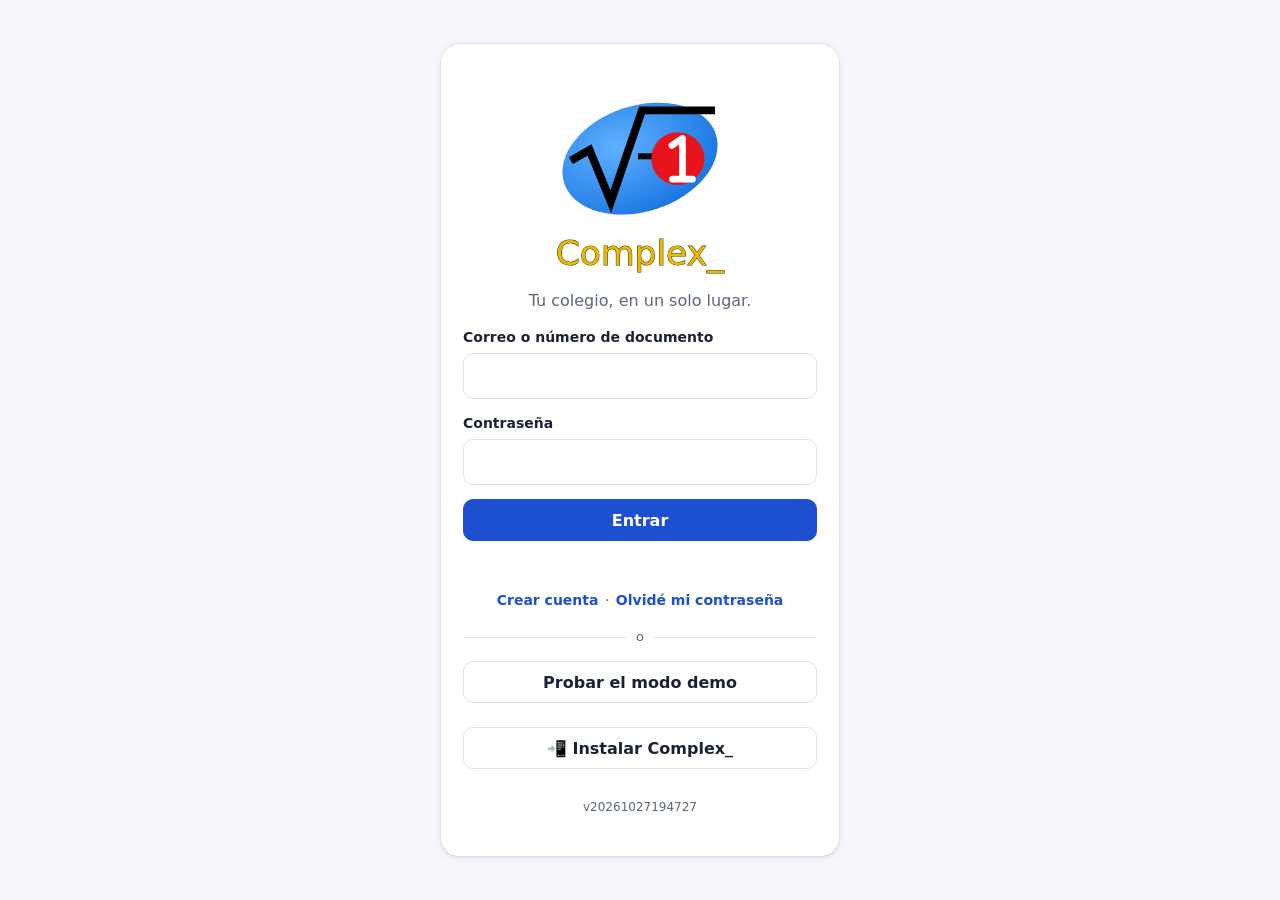
==== app/index.html @ d09ef996 "Complex_: app completa con la base complex_School (app v20261027194727)" ====
<!doctype html>
<html lang="es">
<head>
  <meta charset="utf-8">
  <!-- Política de seguridad (CSP): solo se ejecuta código de la propia app (y la librería de QR con su
       huella de integridad); los datos solo van a nuestro Supabase. Si alguien lograra meter HTML en un
       mensaje, el navegador no ejecutaría scripts. -->
  <meta http-equiv="Content-Security-Policy" content="default-src 'self'; script-src 'self' https://cdn.jsdelivr.net; style-src 'self' 'unsafe-inline'; img-src 'self' data: blob: https://auyfjqprhspncctnufzi.supabase.co; connect-src 'self' https://auyfjqprhspncctnufzi.supabase.co wss://auyfjqprhspncctnufzi.supabase.co; font-src 'self' data:; worker-src 'self' blob:; manifest-src 'self'; object-src 'none'; base-uri 'self'; form-action 'self'">
  <meta name="viewport" content="width=device-width, initial-scale=1, viewport-fit=cover">
  <title>Complex_</title>
  <meta name="description" content="Complex_: notas, asistencia, observador y circulares de tu colegio.">
  <meta name="theme-color" content="#1f4fd1">
  <link rel="manifest" href="manifest.webmanifest">
  <link rel="icon" href="img/icono.svg" type="image/svg+xml">
  <link rel="apple-touch-icon" href="img/icono-192.png">
  <link rel="stylesheet" href="estilos.css">
  <link rel="stylesheet" href="estilos-rea.css">
</head>
<body>
  <div id="app">
    <div class="cargando pantalla" aria-label="Cargando"><span></span></div>
  </div>
  <noscript>Complex_ necesita JavaScript.</noscript>
  <!-- La librería de Supabase se baja en paralelo con la app (antes empezaba solo cuando la app ya había cargado) -->
  <link rel="preload" href="vendor/supabase-2.117.3.js" as="script">
  <!-- El núcleo de la app se pide todo a la vez (sin esperar a que app.js diga qué necesita) -->
  <link rel="modulepreload" href="js/db.js">
  <link rel="modulepreload" href="js/estado.js">
  <link rel="modulepreload" href="js/ui.js">
  <link rel="modulepreload" href="js/config.js">
  <link rel="modulepreload" href="js/i18n.js">
  <link rel="modulepreload" href="js/pantallas/comun.js">
  <script type="module" src="js/app.js"></script>
</body>
</html>
---- app/estilos.css ----
/* Complex_ — estilos. Siempre con variables de color (modo claro/oscuro). */
:root {
  --fondo: #f5f7fb;
  --superficie: #ffffff;
  --superficie-2: #eef2f9;
  --borde: #dde3ee;
  --texto: #1b2333;
  --texto-2: #5b667a;
  --primario: #1f4fd1;
  --primario-texto: #ffffff;
  --primario-suave: #e6edff;
  --peligro: #c62828;
  --ok: #1e8e3e;
  --alerta: #b26a00;
  --bajo: #c62828;
  --basico: #b26a00;
  --alto: #1f4fd1;
  --superior: #1e8e3e;
  --sombra: 0 1px 2px rgba(20, 30, 60, .06), 0 2px 10px rgba(20, 30, 60, .06);
  --radio: 14px;
  --menu-alto: 64px;
  color-scheme: light;
}
@media (prefers-color-scheme: dark) {
  :root:not([data-theme="light"]) {
    --fondo: #0f1420; --superficie: #171e2c; --superficie-2: #1f2838; --borde: #2c3648;
    --texto: #e7ecf5; --texto-2: #9aa6bb; --primario: #6d95ff; --primario-texto: #0b1020; --primario-suave: #1d2a4d;
    --peligro: #ff6b6b; --ok: #4cc46f; --alerta: #ffb547; --bajo: #ff6b6b; --basico: #ffb547; --alto: #7ea4ff; --superior: #4cc46f;
    --sombra: 0 1px 2px rgba(0, 0, 0, .3); color-scheme: dark;
  }
}
:root[data-theme="dark"] {
  --fondo: #0f1420; --superficie: #171e2c; --superficie-2: #1f2838; --borde: #2c3648;
  --texto: #e7ecf5; --texto-2: #9aa6bb; --primario: #6d95ff; --primario-texto: #0b1020; --primario-suave: #1d2a4d;
  --peligro: #ff6b6b; --ok: #4cc46f; --alerta: #ffb547; --bajo: #ff6b6b; --basico: #ffb547; --alto: #7ea4ff; --superior: #4cc46f;
  --sombra: 0 1px 2px rgba(0, 0, 0, .3); color-scheme: dark;
}

* { box-sizing: border-box; }
html, body { margin: 0; height: 100%; }
body {
  background: var(--fondo); color: var(--texto);
  font: 16px/1.45 system-ui, -apple-system, "Segoe UI", Roboto, "Helvetica Neue", Arial, sans-serif;
  -webkit-text-size-adjust: 100%; -webkit-tap-highlight-color: transparent;
}
a { color: var(--primario); text-decoration: none; }
h1, h2, h3 { margin: 0; line-height: 1.2; }
button, input, select, textarea { font: inherit; color: inherit; }
[hidden] { display: none !important; }
small { color: var(--texto-2); font-size: .82em; }

/* ---------- Armazón ---------- */
#app { min-height: 100%; }
.barra {
  position: sticky; top: 0; z-index: 20; display: flex; align-items: center; gap: 8px;
  padding: calc(8px + env(safe-area-inset-top)) 16px 8px; background: var(--superficie); border-bottom: 1px solid var(--borde);
}
.barra-colegio { display: flex; align-items: center; gap: 10px; min-width: 0; flex: 1; background: none; border: 0; padding: 4px 0; cursor: pointer; text-align: left; }
.nombre-colegio { font-weight: 700; white-space: nowrap; overflow: hidden; text-overflow: ellipsis; }
.logo-mini, .logo { display: inline-grid; place-items: center; background: var(--primario); color: var(--primario-texto); font-weight: 800; border-radius: 10px; letter-spacing: -.5px; }
.logo-mini { width: 32px; height: 32px; font-size: 14px; flex: none; }
.logo { width: 56px; height: 56px; font-size: 24px; border-radius: 16px; }
.etiqueta-demo { font-size: 11px; font-weight: 700; background: var(--alerta); color: #fff; padding: 2px 6px; border-radius: 6px; }
.chip-rol { border: 1px solid var(--borde); background: var(--superficie-2); border-radius: 999px; padding: 6px 12px; font-size: 14px; cursor: pointer; white-space: nowrap; }
.chip-rol:disabled { cursor: default; }

/* Menú: panel que se despliega desde la IZQUIERDA en celular; fijo a la izquierda en PC */
.btn-menu { font-size: 22px; margin-left: -8px; }
.menu {
  position: fixed; top: 0; bottom: 0; left: 0; z-index: 60; width: min(300px, 84vw);
  display: flex; flex-direction: column; gap: 2px; padding: calc(12px + env(safe-area-inset-top)) 12px calc(12px + env(safe-area-inset-bottom));
  background: var(--superficie); border-right: 1px solid var(--borde); overflow-y: auto;
  transform: translateX(-102%); transition: transform .22s ease; box-shadow: 4px 0 24px rgba(10, 15, 30, .18);
}
.menu-abierto .menu { transform: none; }
.menu-fondo { position: fixed; inset: 0; z-index: 55; background: rgba(10, 15, 30, .45); opacity: 0; pointer-events: none; transition: opacity .22s; }
.menu-abierto .menu-fondo { opacity: 1; pointer-events: auto; }
.menu-cab { display: flex; align-items: center; gap: 12px; padding: 8px 8px 16px; margin-bottom: 8px; border-bottom: 1px solid var(--borde); }
.menu-cab > span:last-child { display: flex; flex-direction: column; min-width: 0; }
.menu-cab small { white-space: nowrap; overflow: hidden; text-overflow: ellipsis; }
.menu a, .menu-boton { display: flex; align-items: center; gap: 14px; padding: 12px; border-radius: 10px; color: var(--texto); font-size: 16px; font-weight: 500; background: none; border: 0; width: 100%; text-align: left; cursor: pointer; }
.menu a:hover, .menu-boton:hover { background: var(--superficie-2); }
.menu .ic { font-size: 20px; width: 26px; text-align: center; line-height: 1; }
.menu a.activo { background: var(--primario-suave); color: var(--primario); font-weight: 700; }
.menu-pie { margin-top: auto; padding-top: 12px; border-top: 1px solid var(--borde); }

#principal { padding: 16px 16px calc(40px + env(safe-area-inset-bottom)); max-width: 1100px; margin: 0 auto; outline: none; }

@media (min-width: 900px) {
  #app[data-armado] { display: grid; grid-template-columns: 250px 1fr; grid-template-rows: auto 1fr; }
  .barra { grid-column: 1 / -1; }
  .btn-menu, .menu-fondo { display: none; }
  .menu { position: sticky; top: 57px; height: calc(100vh - 57px); width: auto; transform: none; box-shadow: none; z-index: 10; padding-top: 16px; }
  .menu-cab { display: none; }
  #principal { padding: 24px 32px 48px; width: 100%; }
}

/* ---------- Bloques ---------- */
.titulo { font-size: 24px; margin: 4px 0 16px; }
.sub-titulo { color: var(--texto-2); margin: -8px 0 16px; }
.sub { font-size: 15px; margin: 18px 0 8px; color: var(--texto-2); display: flex; align-items: center; gap: 8px; flex-wrap: wrap; }
.cabecera { display: flex; align-items: center; gap: 8px; flex-wrap: wrap; margin-bottom: 8px; }
.cabecera .titulo { flex: 1; margin: 4px 0 8px; min-width: 0; }
.cabecera .acciones { display: flex; gap: 8px; flex-wrap: wrap; }
.tarjeta { display: block; background: var(--superficie); border: 1px solid var(--borde); border-radius: var(--radio); padding: 16px; margin-bottom: 16px; box-shadow: var(--sombra); color: inherit; }
.tarjeta h2 { font-size: 17px; margin-bottom: 12px; }
.tarjeta-cab { display: flex; align-items: center; justify-content: space-between; gap: 8px; flex-wrap: wrap; margin-bottom: 8px; }
.tarjeta-cab h2 { margin: 0; }
.contenido { margin-top: 12px; }

.cifras { display: grid; grid-template-columns: repeat(auto-fit, minmax(130px, 1fr)); gap: 12px; margin-bottom: 16px; }
.cifra { display: flex; flex-direction: column; background: var(--superficie); border: 1px solid var(--borde); border-radius: var(--radio); padding: 14px; color: inherit; box-shadow: var(--sombra); }
.cifra b { font-size: 26px; }
.cifra span { color: var(--texto-2); font-size: 14px; }
.cifras.pequenas { margin: 12px 0 0; grid-template-columns: repeat(3, 1fr); gap: 8px; }
.cifras.pequenas .cifra { box-shadow: none; background: var(--superficie-2); border: 0; padding: 10px; }
.cifras.pequenas .cifra b { font-size: 18px; }

.lista { display: flex; flex-direction: column; gap: 2px; }
.fila { display: flex; align-items: center; gap: 12px; padding: 10px 8px; border-radius: 10px; min-height: 52px; color: inherit; }
.fila > span:has(> b), .fila .crece { display: flex; flex-direction: column; min-width: 0; flex: 1; }
.fila b { font-weight: 600; overflow-wrap: break-word; }
.fila > span:not(:has(> b)):not(.avatar):not(.num):not(.chip):not(.chips):not(.paso):not(.insignia):not(.punto):not(.botones-fila):not(.crece) { flex: none; font-size: 20px; width: 28px; text-align: center; }
.fila-boton { width: 100%; background: none; border: 0; text-align: left; cursor: pointer; }
.fila-boton:hover, .fila-boton:focus-visible { background: var(--superficie-2); }
.fila.inactivo { opacity: .55; }
.fila.peligro { color: var(--peligro); }
.fila.sin-leer b { font-weight: 800; }
.lista > .fila + .fila { border-top: 1px solid var(--borde); border-radius: 0; }
.flecha { color: var(--texto-2); font-size: 22px; }
.avatar { flex: none; width: 40px; height: 40px; border-radius: 50%; display: grid; place-items: center; background: var(--primario-suave); color: var(--primario); font-weight: 700; font-size: 15px; }
.avatar.grande { width: 52px; height: 52px; font-size: 18px; }
.num { flex: none; min-width: 28px; height: 28px; padding: 0 4px; border-radius: 8px; display: inline-grid; place-items: center; background: var(--superficie-2); color: var(--texto-2); font-size: 13px; font-weight: 700; }
.paso { flex: none; width: 26px; height: 26px; border-radius: 50%; border: 2px solid var(--borde); display: grid; place-items: center; color: #fff; font-size: 14px; }
.paso.hecho { background: var(--ok); border-color: var(--ok); }
.punto { width: 10px; height: 10px; border-radius: 50%; background: var(--primario); flex: none; }
.chips { display: flex; gap: 4px; flex-wrap: wrap; justify-content: flex-end; }
.chip { display: inline-block; font-size: 12px; padding: 3px 8px; border-radius: 999px; background: var(--superficie-2); color: var(--texto-2); white-space: nowrap; font-weight: 600; }
.chip.ok { background: color-mix(in srgb, var(--ok) 16%, transparent); color: var(--ok); }
.chip.tachado { text-decoration: line-through; opacity: .6; }
.ok { color: var(--ok); }
.alerta { color: var(--alerta); }

.rejilla { display: grid; grid-template-columns: repeat(auto-fill, minmax(140px, 1fr)); gap: 10px; }
.mini { display: flex; flex-direction: column; gap: 2px; padding: 14px; border-radius: 12px; background: var(--superficie); border: 1px solid var(--borde); color: inherit; }
.mini:hover { border-color: var(--primario); }
.mini b { font-size: 17px; }

.vacio { text-align: center; color: var(--texto-2); padding: 28px 12px; }
.vacio p { margin: 0 0 12px; }
.aviso-caja { background: var(--primario-suave); border-radius: 12px; padding: 12px 14px; margin: 0 0 16px; display: block; color: var(--texto); }
.aviso-caja p { margin: 0 0 6px; }
.aviso-caja.ok { background: color-mix(in srgb, var(--ok) 14%, transparent); }
.ayuda { color: var(--texto-2); font-size: 14px; margin: 6px 0; }
.nota-pie { text-align: center; color: var(--texto-2); font-size: 12px; margin-top: 16px; }

/* ---------- Botones y formularios ---------- */
.btn { display: inline-flex; align-items: center; justify-content: center; gap: 6px; min-height: 42px; padding: 8px 16px; border-radius: 10px; border: 1px solid var(--borde); background: var(--superficie); color: var(--texto); font-weight: 600; cursor: pointer; white-space: nowrap; }
.btn:hover { border-color: var(--primario); }
.btn:disabled { opacity: .55; cursor: default; }
.btn-primario { background: var(--primario); border-color: var(--primario); color: var(--primario-texto); }
.btn-peligro { color: var(--peligro); border-color: color-mix(in srgb, var(--peligro) 45%, var(--borde)); }
.btn-chico { min-height: 34px; padding: 4px 12px; font-size: 14px; }
.btn-ancho { width: 100%; }
.btn-link { background: none; border: 0; padding: 4px 2px; color: var(--primario); cursor: pointer; font-weight: 600; text-align: left; }
.btn-link:disabled { color: inherit; cursor: default; font-weight: 600; }
.btn-icono { width: 42px; height: 42px; flex: none; display: inline-grid; place-items: center; border-radius: 10px; border: 0; background: transparent; cursor: pointer; font-size: 18px; color: var(--texto); }
.btn-icono:hover { background: var(--superficie-2); }
:focus-visible { outline: 3px solid color-mix(in srgb, var(--primario) 55%, transparent); outline-offset: 2px; }

.form { display: flex; flex-direction: column; gap: 14px; }
.form label { display: flex; flex-direction: column; gap: 6px; font-weight: 600; font-size: 14px; }
.form fieldset { border: 1px solid var(--borde); border-radius: 10px; padding: 10px 12px; display: flex; flex-direction: column; gap: 8px; }
.form legend { font-size: 14px; color: var(--texto-2); padding: 0 4px; }
input:not([type=checkbox]):not([type=radio]), select, textarea {
  width: 100%; min-height: 46px; padding: 10px 12px; border-radius: 10px; border: 1px solid var(--borde); background: var(--superficie); font-weight: 400;
}
textarea { resize: vertical; }
input:focus, select:focus, textarea:focus { outline: none; border-color: var(--primario); box-shadow: 0 0 0 3px var(--primario-suave); }
label.check { flex-direction: row !important; align-items: center; gap: 10px !important; font-weight: 500 !important; cursor: pointer; }
input[type=checkbox] { width: 22px; height: 22px; accent-color: var(--primario); flex: none; }
.en-linea { display: inline-flex; align-items: center; gap: 8px; font-weight: 600; }
.en-linea input { width: auto; }
.error { color: var(--peligro); min-height: 1.2em; margin: 0; font-size: 14px; }
.buscador { margin-bottom: 8px; }

.pestanas { display: flex; gap: 4px; overflow-x: auto; border-bottom: 1px solid var(--borde); margin: 0 -16px; padding: 0 16px; scrollbar-width: none; }
.pestanas a { padding: 10px 12px; color: var(--texto-2); font-weight: 600; white-space: nowrap; border-bottom: 3px solid transparent; }
.pestanas a.activo { color: var(--primario); border-bottom-color: var(--primario); }
.segmentos { display: flex; background: var(--superficie-2); border-radius: 12px; padding: 4px; gap: 4px; margin-bottom: 12px; overflow-x: auto; }
.segmentos a, .segmentos button { flex: 1; text-align: center; padding: 8px 10px; border-radius: 9px; border: 0; background: none; color: var(--texto-2); font-weight: 600; cursor: pointer; white-space: nowrap; }
.segmentos .activo { background: var(--superficie); color: var(--texto); box-shadow: var(--sombra); }

/* ---------- Tablas / planilla ---------- */
.tabla-envoltura { overflow: auto; border: 1px solid var(--borde); border-radius: 12px; background: var(--superficie); -webkit-overflow-scrolling: touch; }
.tabla { width: 100%; border-collapse: collapse; font-size: 15px; }
.tabla th, .tabla td { padding: 8px 10px; border-bottom: 1px solid var(--borde); text-align: center; vertical-align: middle; }
.tabla thead th { background: var(--superficie-2); font-size: 13px; color: var(--texto-2); position: sticky; top: 0; z-index: 1; }
.tabla thead th small { display: block; }
.tabla tbody th, .tabla tfoot th { text-align: left; font-weight: 600; }
.tabla tbody th small { display: block; font-weight: 400; }
.tabla tfoot td, .tabla tfoot th { background: var(--superficie-2); border-bottom: 0; }
.tabla select { min-height: 38px; padding: 4px 8px; }
.acciones-celda { white-space: nowrap; }
.planilla { max-height: 70vh; }
.tabla-notas tbody th { position: sticky; left: 0; background: var(--superficie); z-index: 1; white-space: nowrap; min-width: 190px; }
.tabla-notas thead th:first-child { left: 0; z-index: 2; text-align: left; }
input.nota { width: 64px !important; min-height: 40px !important; text-align: center; padding: 6px !important; font-weight: 600 !important; transition: background .3s; }
input.nota.guardado { background: color-mix(in srgb, var(--ok) 22%, var(--superficie)); }
input.nota.guardando { opacity: .6; }
input.nota.mal { border-color: var(--peligro); background: color-mix(in srgb, var(--peligro) 12%, var(--superficie)); }
input.nota:disabled { background: transparent; border-color: transparent; color: var(--texto); }
.def { font-size: 16px; }
.nota-bajo { color: var(--bajo); } .nota-basico { color: var(--basico); } .nota-alto { color: var(--alto); } .nota-superior { color: var(--superior); } .nota-sin { color: var(--texto-2); }
.fila > .insignia, .insignia { flex: none !important; display: inline-flex; flex-direction: column; align-items: center; padding: 4px 10px; border-radius: 10px; background: var(--superficie-2); line-height: 1.1; flex: none; }
.insignia b { font-size: 18px; color: inherit; }
.insignia small { color: inherit; font-weight: 600; font-size: 11px; }

.fila-clase { flex-wrap: wrap; }
.fila > .botones-fila { display: flex; flex-direction: row; gap: 8px; flex: none; width: auto; font-size: inherit; }
@media (max-width: 520px) { .fila > .botones-fila { width: 100%; padding-left: 52px; } .botones-fila .btn { flex: 1; } }

/* ---------- Asistencia ---------- */
.fila-asistencia { flex-wrap: wrap; }
.botones-as { display: flex; gap: 6px; }
.as { width: 44px; height: 44px; border-radius: 10px; border: 1px solid var(--borde); background: var(--superficie); font-weight: 800; cursor: pointer; color: var(--texto-2); }
.as.activo.as-presente, .chip.as-presente { background: var(--ok); color: #fff; border-color: var(--ok); }
.as.activo.as-ausente, .chip.as-ausente { background: var(--peligro); color: #fff; border-color: var(--peligro); }
.as.activo.as-tarde, .chip.as-tarde { background: var(--alerta); color: #fff; border-color: var(--alerta); }
.as.activo.as-excusa, .chip.as-excusa { background: var(--alto); color: #fff; border-color: var(--alto); }
.pie-fijo { position: sticky; bottom: calc(8px + env(safe-area-inset-bottom)); margin-top: 12px; z-index: 5; }
@media (min-width: 900px) { .pie-fijo { bottom: 16px; } }

/* ---------- Observador ---------- */
.linea-tiempo { gap: 10px; margin-top: 12px; }
.obs { background: var(--superficie); border: 1px solid var(--borde); border-left: 5px solid var(--texto-2); border-radius: 12px; padding: 12px 14px; }
.obs header, .obs footer { display: flex; justify-content: space-between; align-items: center; gap: 8px; }
.obs p { margin: 8px 0; white-space: pre-wrap; }
.obs-positiva { border-left-color: var(--ok); } .obs-negativa { border-left-color: var(--peligro); } .obs-compromiso { border-left-color: var(--alerta); } .obs-seguimiento { border-left-color: var(--alto); }

.circular-cuerpo { white-space: normal; font-size: 16px; line-height: 1.6; margin-top: 12px; }
.tarjeta-hijo:hover { border-color: var(--primario); }

/* ---------- Entrar ---------- */
.entrada { min-height: 100vh; display: grid; place-items: center; padding: 24px 16px; }
.entrada-caja { width: 100%; max-width: 400px; background: var(--superficie); border: 1px solid var(--borde); border-radius: 20px; padding: 28px 22px; box-shadow: var(--sombra); display: flex; flex-direction: column; gap: 14px; }
.entrada-caja.ancha { max-width: 520px; }
.marca { text-align: center; display: flex; flex-direction: column; align-items: center; gap: 8px; }
.marca h1 { font-size: 26px; }
.marca p { margin: 0; color: var(--texto-2); }
.entrada-pie { text-align: center; font-size: 14px; color: var(--texto-2); }
.separador { display: flex; align-items: center; gap: 10px; color: var(--texto-2); font-size: 13px; }
.separador::before, .separador::after { content: ""; flex: 1; height: 1px; background: var(--borde); }

/* ---------- Ventanas (siempre a pantalla completa en celular) ---------- */
.ventana { position: fixed; inset: 0; z-index: 100; background: rgba(10, 15, 30, .45); display: flex; justify-content: center; align-items: stretch; animation: aparecer .15s ease; }
.ventana-caja { background: var(--fondo); width: 100%; height: 100%; display: flex; flex-direction: column; }
.ventana-cab { display: flex; align-items: center; gap: 8px; padding: calc(8px + env(safe-area-inset-top)) 12px 8px; background: var(--superficie); border-bottom: 1px solid var(--borde); }
.ventana-cab h2 { font-size: 18px; flex: 1; }
.ventana-cuerpo { flex: 1; overflow: auto; padding: 16px; width: 100%; max-width: 720px; margin: 0 auto; }
.ventana-pie { display: flex; gap: 8px; justify-content: flex-end; flex-wrap: wrap; padding: 12px 16px calc(12px + env(safe-area-inset-bottom)); background: var(--superficie); border-top: 1px solid var(--borde); }
.ventana-pie .btn { flex: 1; max-width: 220px; }
.ventana-pie .btn-peligro { margin-right: auto; flex: none; }
@keyframes aparecer { from { opacity: 0; } }

/* ---------- Avisos ---------- */
.aviso { position: fixed; left: 50%; bottom: calc(20px + env(safe-area-inset-bottom)); transform: translate(-50%, 20px); opacity: 0; z-index: 200; background: var(--texto); color: var(--fondo); padding: 12px 18px; border-radius: 12px; font-weight: 600; max-width: calc(100% - 32px); transition: .25s; box-shadow: var(--sombra); }
.aviso.ver { opacity: 1; transform: translate(-50%, 0); }
.aviso-error { background: var(--peligro); color: #fff; }

/* ---------- Cargando ---------- */
.cargando { display: grid; place-items: center; padding: 48px; }
.cargando.pantalla { min-height: 100vh; }
.cargando span { width: 34px; height: 34px; border-radius: 50%; border: 4px solid var(--borde); border-top-color: var(--primario); animation: girar .8s linear infinite; }
@keyframes girar { to { transform: rotate(360deg); } }

/* ---------- Boletín ---------- */
.boletin { background: #fff; color: #111; border: 1px solid var(--borde); border-radius: 12px; padding: 24px; max-width: 860px; margin: 0 auto; }
.boletin .tabla, .boletin .tabla th, .boletin .tabla td { border-color: #ccc; color: #111; }
.boletin .tabla thead th, .boletin .tabla tfoot td, .boletin .tabla tfoot th { background: #f0f2f6; color: #333; }
.boletin small { color: #555; }
.boletin-cab { display: flex; gap: 16px; align-items: center; border-bottom: 2px solid var(--marca, #1f4fd1); padding-bottom: 12px; margin-bottom: 12px; }
.boletin-cab h2 { font-size: 20px; } .boletin-cab p { margin: 2px 0; }
.boletin-datos { display: grid; grid-template-columns: repeat(auto-fit, minmax(180px, 1fr)); gap: 8px 16px; margin: 0 0 16px; }
.boletin-datos dt { font-size: 12px; color: #555; } .boletin-datos dd { margin: 0; font-weight: 700; }
.boletin-pie { display: grid; grid-template-columns: 1fr 1fr; gap: 16px; margin-top: 16px; font-size: 14px; }
.boletin-pie h3 { font-size: 14px; margin-bottom: 4px; } .boletin-pie p { margin: 2px 0; }
.boletin .escala { grid-column: 1 / -1; color: #555; font-size: 12px; }
.firmas { grid-column: 1 / -1; display: flex; justify-content: space-around; margin-top: 48px; text-align: center; font-size: 13px; }
.firmas span { display: block; width: 200px; border-top: 1px solid #333; margin-bottom: 4px; }
.boletin .nota-bajo { color: #c62828; } .boletin .nota-basico { color: #b26a00; } .boletin .nota-alto { color: #1f4fd1; } .boletin .nota-superior { color: #1e8e3e; }

@media print {
  .barra, .menu, .no-imprimir, .aviso { display: none !important; }
  body, #principal { background: #fff; padding: 0; margin: 0; }
  #app[data-armado] { display: block; }
  .boletin { border: 0; padding: 0; max-width: none; }
  .tabla-envoltura { overflow: visible; border: 0; }
}

@media (max-width: 520px) {
  .boletin { padding: 14px; } .boletin-pie { grid-template-columns: 1fr; }
  .cabecera .acciones .btn { padding: 8px 12px; }
}
@media (prefers-reduced-motion: reduce) { * { animation: none !important; transition: none !important; } }

/* Planilla en celular: columna de nombres más angosta para ver más notas */
@media (max-width: 520px) {
  .tabla-notas tbody th { min-width: 128px; max-width: 150px; white-space: normal; font-size: 14px; line-height: 1.25; }
  .tabla-notas tbody th .num { display: none; }
  .tabla th, .tabla td { padding: 6px; }
  input.nota { width: 54px !important; }
}

/* Datos en ventanas de detalle */
.datos { display: grid; grid-template-columns: repeat(auto-fit, minmax(160px, 1fr)); gap: 10px 16px; margin: 12px 0; }
.datos dt { font-size: 12px; color: var(--texto-2); }
.datos dd { margin: 0; font-weight: 600; }
.texto-largo { white-space: pre-wrap; margin: 0; }
.tarjeta-archivo { border: 1px solid var(--borde); background: var(--superficie); }
input[type=file] { padding: 10px; background: var(--superficie-2); }
---- app/estilos-rea.css ----
/* ===================== REA Phidias: menú agrupado, personas, mensajería, aula, calendario ===================== */
.contenedor-principal { min-width: 0; }
.filtro-menu { margin: 4px 0 10px; min-height: 40px !important; font-size: 15px; }
.menu-grupo { border-radius: 10px; }
.menu-grupo > summary { list-style: none; display: flex; align-items: center; gap: 14px; padding: 12px; border-radius: 10px; cursor: pointer; font-weight: 600; color: var(--texto); }
.menu-grupo > summary::-webkit-details-marker { display: none; }
.menu-grupo > summary::after { content: "›"; margin-left: auto; transition: transform .15s; color: var(--texto-2); font-size: 20px; }
.menu-grupo[open] > summary::after { transform: rotate(90deg); }
.menu-grupo > summary:hover { background: var(--superficie-2); }
.menu a.sub { padding: 9px 12px 9px 52px; font-size: 15px; }
.menu a.sub.activo { background: var(--primario-suave); }
.contador { margin-left: auto; min-width: 22px; height: 22px; padding: 0 6px; border-radius: 999px; background: #e8710a; color: #fff; font-size: 12px; font-weight: 800; display: inline-grid; place-items: center; }
.btn-menu.con-aviso { position: relative; }
.btn-menu.con-aviso::after { content: ""; position: absolute; top: 8px; right: 8px; width: 9px; height: 9px; border-radius: 50%; background: #e8710a; }

/* Pestañas de persona */
.personas { display: flex; gap: 6px; overflow-x: auto; padding: 10px 16px 0; background: var(--superficie); border-bottom: 1px solid var(--borde); scrollbar-width: none; }
.persona { display: flex; align-items: center; gap: 10px; padding: 8px 14px 10px; border: 0; border-radius: 12px 12px 0 0; background: none; cursor: pointer; text-align: left; white-space: nowrap; color: var(--texto); }
.persona .avatar { width: 34px; height: 34px; font-size: 13px; }
.persona > span:last-child { display: flex; flex-direction: column; }
.persona small { font-size: 12px; }
.persona.activa { background: var(--primario); color: var(--primario-texto); }
.persona.activa small { color: inherit; opacity: .85; }
.persona.activa .avatar { background: rgba(255,255,255,.22); color: inherit; }

/* Mensajería */
.barra-acciones { position: sticky; top: 60px; z-index: 6; display: flex; gap: 8px; flex-wrap: wrap; align-items: center; background: var(--superficie); border: 1px solid var(--borde); border-radius: 12px; padding: 8px 10px; margin-bottom: 10px; box-shadow: var(--sombra); }
.fila-mensaje { align-items: flex-start; }
.fila-mensaje input[type=checkbox] { margin-top: 4px; }
.fila-mensaje .crece { color: inherit; gap: 2px; }
.fila-mensaje .linea1 { display: flex; justify-content: space-between; gap: 8px; }
.fila-mensaje .linea1 b { font-weight: 500; }
.fila-mensaje .asunto { font-weight: 500; }
.fila-mensaje.sin-leer .linea1 b, .fila-mensaje.sin-leer .asunto { font-weight: 800; }
.fila-mensaje.sin-leer { background: color-mix(in srgb, var(--primario) 6%, transparent); }
.mensaje .titulo { margin-bottom: 12px; }
.mensaje-cuerpo { font-size: 16px; line-height: 1.6; margin: 16px 0; overflow-wrap: anywhere; }
.hilo { margin-top: 16px; border-left: 3px solid var(--borde); padding-left: 12px; color: var(--texto-2); }
.hilo summary { cursor: pointer; }
.para { display: flex; justify-content: space-between; align-items: flex-start; gap: 10px; flex-wrap: wrap; padding-bottom: 12px; margin-bottom: 12px; border-bottom: 1px solid var(--borde); }
.para-cab { flex: 1; min-width: 200px; line-height: 2; }
.chip-persona { background: var(--primario-suave); color: var(--primario); font-size: 14px; padding: 4px 4px 4px 10px; }
.chip-persona button { border: 0; background: none; color: inherit; cursor: pointer; font-size: 16px; padding: 0 6px; }
.grupo-contactos { border: 1px solid var(--borde); border-radius: 12px; margin-bottom: 8px; background: var(--superficie); }
.grupo-contactos > summary { padding: 12px 14px; cursor: pointer; display: flex; gap: 8px; align-items: center; }
.grupo-contactos > summary .btn-link { margin-left: auto; }
.grupo-contactos .lista { padding: 0 8px 8px; }

/* Aula */
.aula { display: grid; grid-template-columns: repeat(auto-fill, minmax(240px, 1fr)); gap: 14px; }
.materia { display: flex; flex-direction: column; background: var(--superficie); border: 1px solid var(--borde); border-radius: 14px; overflow: hidden; color: inherit; box-shadow: var(--sombra); transition: transform .12s; }
.materia:hover { transform: translateY(-2px); border-color: var(--primario); }
.materia-cab { height: 86px; padding: 14px; display: flex; align-items: flex-end; color: #fff; font-size: 18px; background-image: linear-gradient(135deg, rgba(255,255,255,.12), rgba(0,0,0,.12)); }
.materia-cuerpo { display: flex; align-items: center; gap: 10px; padding: 12px 14px; }
.materia-pie { display: flex; justify-content: space-between; padding: 10px 14px; border-top: 1px solid var(--borde); font-size: 14px; color: var(--texto-2); }
.banner-materia { display: flex; align-items: center; gap: 12px; color: #fff; border-radius: 14px; padding: 18px 16px; margin-bottom: 12px; background-image: linear-gradient(135deg, rgba(255,255,255,.12), rgba(0,0,0,.15)); }
.banner-materia .btn-icono { color: #fff; }
.banner-materia h1 { font-size: 22px; }
.banner-materia p { margin: 2px 0 0; opacity: .9; }
.tabla-tareas th a { font-weight: 600; }
.tabla-tareas td, .tabla-tareas th { text-align: left; }
.total-periodo { margin-top: 12px; padding: 12px; background: var(--superficie-2); border-radius: 12px; }
.fila-entrega { flex-wrap: wrap; }

/* Calendario */
.cal-barra { display: flex; justify-content: space-between; align-items: center; gap: 10px; flex-wrap: wrap; margin-bottom: 10px; }
.cal-nav { display: flex; align-items: center; gap: 6px; }
.cal-nav h2 { font-size: 18px; margin-left: 8px; text-transform: capitalize; }
.cal-barra .segmentos { margin: 0; }
.cal-cuerpo { display: grid; grid-template-columns: 1fr 220px; gap: 16px; align-items: start; }
.cal-principal { min-width: 0; }
.cal-capas { background: var(--superficie); border: 1px solid var(--borde); border-radius: 12px; padding: 8px 14px 14px; display: flex; flex-direction: column; gap: 8px; font-size: 14px; }
.capa-color { display: inline-block; width: 12px; height: 12px; border-radius: 3px; flex: none; }
.mes { display: grid; grid-template-columns: repeat(7, minmax(0, 1fr)); gap: 1px; background: var(--borde); border: 1px solid var(--borde); border-radius: 12px; overflow: hidden; }
.mes-dia-nombre { background: var(--superficie-2); text-align: center; font-size: 12px; font-weight: 700; color: var(--texto-2); padding: 6px 0; text-transform: uppercase; }
.mes-celda { background: var(--superficie); min-height: 92px; padding: 4px; display: flex; flex-direction: column; gap: 2px; border: 0; text-align: left; cursor: pointer; overflow: hidden; color: var(--texto); min-width: 0; }
.mes-celda.finde { background: color-mix(in srgb, var(--superficie-2) 60%, var(--superficie)); }
.mes-celda.fuera { opacity: .45; }
.mes-celda.hoy { background: color-mix(in srgb, #ffd54a 22%, var(--superficie)); }
.mes-celda.hoy .mes-num { background: var(--primario); color: var(--primario-texto); border-radius: 50%; }
.mes-num { font-size: 13px; font-weight: 700; width: 24px; height: 24px; display: grid; place-items: center; }
.mes-ev { font-size: 11px; color: #fff; border-radius: 4px; padding: 1px 4px; white-space: nowrap; overflow: hidden; text-overflow: ellipsis; }
.mes-mas { font-size: 11px; color: var(--texto-2); }
.mes-puntos { display: none; gap: 3px; }
.mes-puntos i { width: 6px; height: 6px; border-radius: 50%; }
@media (max-width: 720px) {
  .cal-cuerpo { grid-template-columns: 1fr; }
  .mes-celda { min-height: 54px; align-items: center; }
  .mes-ev, .mes-mas { display: none; }
  .mes-puntos { display: flex; }
}
.menu a.sub { display: flex; align-items: center; gap: 8px; }
.menu a.sub > span:first-child { flex: 1; min-width: 0; }
.menu a.sub .contador { flex: none; }
.cal-nav h2.mes-titulo { text-transform: capitalize; }
.cal-nav h2 { text-transform: none; }
@media (min-width: 900px) {
  .btn-menu { display: none !important; }
  .personas { padding-left: 24px; }
}
/* Las pestañas de persona quedan siempre visibles bajo el encabezado */
.personas { position: sticky; top: calc(58px + env(safe-area-inset-top)); z-index: 15; }

/* Tesorería */
.tabla-dinero td { text-align: right; white-space: nowrap; }
.tabla-dinero th { text-align: left; }
.tabla-dinero thead th { text-align: left; }
.tabla tr.vencido td, .tabla tr.vencido th { color: var(--peligro); }
.tabla tr.tachado td { text-decoration: line-through; opacity: .6; }
.cifras.no-borde .cifra { background: #f0f2f6; color: #111; }
.boletin .cifras.no-borde .cifra span { color: #555; }
.codigo-barras { display: flex; gap: 2px; height: 48px; margin: 16px 0 4px; }
.codigo-barras i { display: block; width: 2px; background: #111; }
.codigo-barras i:nth-child(3n) { width: 1px; }
.codigo-barras i:nth-child(5n) { width: 3px; }
.form.en-fila { flex-direction: row; align-items: flex-end; flex-wrap: wrap; }
.form.en-fila .form { flex: 1; min-width: 220px; }
@media print {
  body.imprimiendo-ventana #app { display: none !important; }
  body.imprimiendo-ventana .ventana { position: static; background: #fff; }
  body.imprimiendo-ventana .ventana-cab, body.imprimiendo-ventana .ventana-pie, body.imprimiendo-ventana .aviso-caja { display: none !important; }
  body.imprimiendo-ventana .ventana-cuerpo { overflow: visible; max-width: none; padding: 0; }
}

/* Indicadores, recuperación y menciones */
.fila-ind th { background: color-mix(in srgb, var(--primario) 10%, var(--superficie-2)) !important; border-bottom: 0; }
.fila-ind th .btn-link { font-size: 12px; }
.col-rec { background: color-mix(in srgb, var(--alerta) 7%, transparent); }
.def sup, .tabla-boletin sup { color: var(--alerta); font-weight: 800; }
details.indicador { border-bottom: 1px solid var(--borde); }
details.indicador > summary { display: flex; align-items: center; gap: 12px; padding: 10px 8px; cursor: pointer; list-style: none; }
details.indicador > summary::-webkit-details-marker { display: none; }
details.indicador > summary .crece { display: flex; flex-direction: column; min-width: 0; flex: 1; }
details.indicador > .lista { padding: 0 0 8px 40px; }
.menciones { background: color-mix(in srgb, #ffc83d 18%, transparent); border-radius: 10px; padding: 8px 12px; }
.tabla-boletin .fila-logro td { text-align: left; font-size: 12.5px; color: #444; padding-top: 2px; padding-bottom: 4px; padding-left: 22px; border-bottom-style: dotted; }
.tabla-boletin .fila-logro td:last-child { text-align: center; padding-left: 6px; }

/* Tablas como tarjetas en celular (tesorería, tareas) */
@media (max-width: 600px) {
  .tabla-envoltura:has(.tabla-dinero), .tabla-envoltura:has(.tabla-tareas) { border: 0; background: none; overflow: visible; }
  .tabla-dinero thead, .tabla-tareas thead { display: none; }
  .tabla-dinero, .tabla-dinero tbody, .tabla-dinero tr, .tabla-tareas, .tabla-tareas tbody, .tabla-tareas tr { display: block; width: 100%; }
  .tabla-dinero tbody tr, .tabla-tareas tbody tr { background: var(--superficie); border: 1px solid var(--borde); border-radius: 12px; margin-bottom: 10px; padding: 8px 12px; }
  .tabla-dinero tbody th, .tabla-tareas tbody th { display: block; border: 0; padding: 4px 0 6px; font-size: 16px; }
  .tabla-dinero tbody td, .tabla-tareas tbody td { display: flex; justify-content: space-between; gap: 12px; border: 0; padding: 3px 0; text-align: right; white-space: normal; }
  .tabla-dinero tbody td::before, .tabla-tareas tbody td::before { content: attr(data-label); color: var(--texto-2); font-weight: 600; text-align: left; }
  .tabla-dinero tfoot { display: block; }
  .tabla-dinero tfoot tr { display: flex; flex-wrap: wrap; justify-content: space-between; gap: 6px; background: var(--superficie-2); border-radius: 12px; padding: 10px 12px; }
  .tabla-dinero tfoot th, .tabla-dinero tfoot td { border: 0; padding: 0; background: none; }
  .tabla-dinero tfoot td:empty { display: none; }
  .boletin .tabla-dinero tbody tr { background: #fff; }
}

/* Tablero: pendientes */
.pendientes { display: grid; grid-template-columns: repeat(auto-fit, minmax(150px, 1fr)); gap: 10px; margin-bottom: 16px; }
.pendiente { display: flex; flex-direction: column; gap: 2px; padding: 14px; border-radius: var(--radio); background: var(--superficie); border: 1px solid var(--borde); color: inherit; box-shadow: var(--sombra); }
.pendiente .ic { font-size: 22px; }
.pendiente b { font-size: 22px; }
.pendiente span:last-child { color: var(--texto-2); font-size: 14px; }
.pendiente.con-pendiente { border-color: #e8710a; background: color-mix(in srgb, #e8710a 8%, var(--superficie)); }
.pendiente.con-pendiente b { color: #c25a00; }

/* Certificados */
.certificado .cert-titulo { text-align: center; margin: 28px 0 18px; font-size: 17px; letter-spacing: .5px; line-height: 1.5; }
.certificado .cert-texto { text-align: justify; line-height: 1.8; font-size: 15.5px; margin: 0 0 14px; }
.certificado .firmas { margin-top: 70px; }

/* Credenciales para imprimir */
.credenciales { display: grid; grid-template-columns: repeat(auto-fill, minmax(240px, 1fr)); gap: 10px; }
.credencial { border: 1px dashed var(--borde); border-radius: 12px; padding: 12px; display: flex; flex-direction: column; gap: 4px; background: var(--superficie); break-inside: avoid; }
.credencial code { font-size: 16px; font-weight: 800; background: var(--superficie-2); padding: 1px 6px; border-radius: 6px; }
.pasos-lista { padding-left: 20px; }
.pasos-lista li { margin-bottom: 6px; }
@media print { .credencial { border-color: #999; } }

/* Horario */
.tabla-horario th, .tabla-horario td { vertical-align: top; }
.tabla-horario tbody th { white-space: nowrap; font-size: 14px; }
.tabla-horario tbody th small { display: block; color: var(--texto-2); font-weight: 400; }
.tabla-horario td { min-width: 120px; padding: 4px; }
.tabla-horario .hoy { background: color-mix(in srgb, #ffd54a 12%, transparent); }
.bloque { display: flex; flex-direction: column; width: 100%; text-align: left; border: 0; border-left: 4px solid var(--c); background: color-mix(in srgb, var(--c) 14%, var(--superficie)); color: var(--texto); border-radius: 8px; padding: 6px 8px; cursor: pointer; font-size: 13.5px; }
.bloque small { color: var(--texto-2); }
.horario-movil { display: none; }
@media (max-width: 720px) { .horario-movil { display: block; } .horario-tabla { display: none; } }

/* Reportes */
.tabla-sabana td, .tabla-sabana thead th { font-size: 13.5px; padding: 6px; }
.barra-avance { height: 8px; background: var(--superficie-2); border-radius: 99px; overflow: hidden; min-width: 90px; }
.barra-avance span { display: block; height: 100%; background: var(--ok); border-radius: 99px; }
.barra-avance span.baja { background: var(--alerta); }
.filtros-seg { justify-content: flex-start; margin: 12px 0; } .filtros-seg .chip { border: 0; cursor: pointer; }
.pasarela { gap: 6px; }
.pasarela a { display: flex; flex-direction: column; gap: 4px; color: inherit; }
.pasarela .ic { font-size: 28px; }
.num-circ { font-size: 12px; background: var(--primario-suave); color: var(--primario); padding: 1px 6px; border-radius: 6px; margin-right: 4px; }

/* Editores por pasos (procesos, exámenes) */
.paso-editor { border: 1px solid var(--borde); border-radius: 12px; padding: 10px 12px; margin-bottom: 12px; display: flex; flex-direction: column; gap: 8px; background: var(--superficie); }
.paso-editor legend { font-weight: 700; padding: 0 6px; }
.fila-editor, .campo-editor { display: flex; gap: 8px; align-items: center; flex-wrap: wrap; }
.fila-editor > input:not([type=radio]):not([type=checkbox]), .campo-editor > input[data-c-etiqueta] { flex: 1; min-width: 160px; }
.campo-editor { padding: 8px; border-radius: 10px; background: var(--superficie-2); }
.campo-editor select { width: auto; }
.campo-editor > input[data-c-opciones] { flex: 1 1 100%; }
.pasos-barra { display: flex; gap: 6px; list-style: none; padding: 0; margin: 0 0 14px; overflow-x: auto; }
.pasos-barra li { display: flex; align-items: center; gap: 6px; font-size: 13px; color: var(--texto-2); white-space: nowrap; }
.pasos-barra li + li::before { content: "—"; color: var(--borde); }
.pasos-barra button { width: 30px; height: 30px; border-radius: 50%; border: 2px solid var(--borde); background: var(--superficie); font-weight: 800; cursor: pointer; color: var(--texto-2); }
.pasos-barra li.hecho button { background: var(--ok); border-color: var(--ok); color: #fff; }
.pasos-barra li.actual button { border-color: var(--primario); color: var(--primario); }
.pasos-barra li.actual { color: var(--texto); font-weight: 700; }
.botones-asistente { display: flex; justify-content: space-between; gap: 10px; }
.botones-asistente .btn { flex: 1; max-width: 260px; }
label.acepto { background: var(--superficie-2); padding: 10px; border-radius: 10px; }

/* Examen */
.pregunta { border: 1px solid var(--borde); border-radius: 12px; padding: 12px 14px; background: var(--superficie); display: flex; flex-direction: column; gap: 6px; }
.pregunta legend { font-weight: 600; padding: 0 4px; line-height: 1.4; }
label.opcion { padding: 8px 10px; border-radius: 10px; border: 1px solid var(--borde); }
label.opcion:has(input:checked) { border-color: var(--primario); background: var(--primario-suave); }
.reloj-examen { position: sticky; top: 64px; z-index: 6; align-self: flex-start; display: inline-block; background: var(--texto); color: var(--fondo); font-weight: 800; padding: 6px 14px; border-radius: 999px; margin-bottom: 10px; }
.reloj-examen.poco { background: var(--peligro); color: #fff; }
.resultado-examen b { font-size: 42px; }
/* Muro de la materia */
.publicacion { border-top: 1px solid var(--borde); padding: 12px 0; }
.publicacion header { display: flex; align-items: center; gap: 10px; }
.publicacion header > span:nth-child(2) { display: flex; flex-direction: column; flex: 1; }
.publicacion.fijada { background: color-mix(in srgb, #ffc83d 10%, transparent); border-radius: 12px; padding: 12px; border-top: 0; }
.publicacion p { margin: 8px 0; }
.obligaciones { border-color: #e8710a; }
.aviso-version { border: 0; cursor: pointer; font: inherit; font-weight: 700; }

/* Marca del colegio */
.logo-img { object-fit: contain; background: #fff; padding: 2px; }
.logo-mini.logo-img { width: 32px; height: 32px; border-radius: 8px; }
.logo.logo-img { width: 64px; height: 64px; border-radius: 12px; }
.marca-vista { display: flex; align-items: center; gap: 14px; margin: 6px 0 14px; }
.marca-vista > span:last-child { display: flex; flex-direction: column; }
input[type=color] { width: 56px !important; min-height: 40px !important; padding: 2px !important; }

/* Ayuda */
.guia > summary { cursor: pointer; list-style: none; }
.guia > summary::-webkit-details-marker { display: none; }
.guia > summary h2 { margin: 0; display: flex; justify-content: space-between; }
.guia > summary h2::after { content: '›'; transition: transform .15s; color: var(--texto-2); }
.guia[open] > summary h2::after { transform: rotate(90deg); }
.guia ol { margin: 12px 0 0; padding-left: 22px; line-height: 1.6; }
.guia li { margin-bottom: 6px; }

/* Carnet */
.carnet { max-width: 420px; margin: 0 auto; background: #fff; color: #111; border-radius: 16px; overflow: hidden; box-shadow: 0 8px 30px rgba(0,0,0,.18); border: 1px solid #ddd; }
.carnet header { display: flex; align-items: center; gap: 12px; padding: 12px 14px; background: var(--marca, #1f4fd1); color: #fff; }
.carnet header .logo { width: 48px; height: 48px; font-size: 18px; flex: none; }
.carnet header div { display: flex; flex-direction: column; }
.carnet header small { color: rgba(255,255,255,.85); }
.carnet-cuerpo { display: grid; grid-template-columns: 86px 1fr; gap: 12px; padding: 14px; align-items: start; }
.carnet-foto { width: 86px; height: 104px; border-radius: 10px; background: #e9eef7; color: #1f4fd1; display: grid; place-items: center; font-size: 30px; font-weight: 800; }
.carnet-datos { display: flex; flex-direction: column; gap: 3px; font-size: 14px; }
.carnet-nombre { font-size: 18px; line-height: 1.2; }
.carnet-rol { margin-top: 4px; font-weight: 800; letter-spacing: 1px; color: var(--marca, #1f4fd1); font-size: 12px; }
.carnet-qr { grid-column: 1 / -1; justify-self: center; width: 150px; }
.carnet-qr svg { width: 150px; height: 150px; display: block; }
.carnet footer { display: flex; flex-direction: column; gap: 2px; padding: 10px 14px 14px; border-top: 1px dashed #ccc; color: #555; }
.carnet footer small { color: #555; }
@media print { .carnet { box-shadow: none; } }

/* Instalar */
.btn-instalar { margin-top: 10px; }
.pasos-instalar { padding-left: 22px; line-height: 1.7; }

.disponible { display:block; margin-top:6px; }
.disponible b { color: var(--primario); }
.disponible.alerta, .disponible.alerta b { color: var(--peligro, #c0392b); }

/* Logo de Complex_ */
.logo-grande { width: 170px; height: auto; display: block; margin: 0 auto 4px; }
.logo-img.logo-complex { padding: 1px; }

/* Planilla: criterios → experiencias → actividades */
.tabla-notas .fila-exp th { font-weight: 600; font-size: 12px; background: var(--fondo-2, rgba(127,127,127,.06)); }
.tabla-notas .fila-exp small { display: block; font-weight: 400; color: var(--texto-2); }
.tabla-notas th .insignia { display: inline-block; margin-left: 4px; font-size: 10px; padding: 0 5px; border-radius: 6px; background: rgba(127,127,127,.15); color: var(--texto-2); font-weight: 600; vertical-align: middle; }
.tabla-notas tfoot .fila-est th, .tabla-notas tfoot .fila-est td { font-size: 12px; color: var(--texto-2); font-weight: 500; text-align: center; }
.tabla-notas tfoot .fila-est th { text-align: left; }
.tabla-notas tfoot .fila-est:first-child td, .tabla-notas tfoot .fila-est:first-child th { border-top: 2px solid var(--borde, rgba(127,127,127,.3)); }
.tabla-notas select.nota-sel { width: 64px; min-height: 36px; padding: 4px; text-align: center; font-weight: 700; }
.fila-check { display: flex; align-items: flex-start; gap: 10px; cursor: pointer; }
.fila-check input { margin-top: 3px; width: 18px; height: 18px; flex: none; }
.fila-check span { display: flex; flex-direction: column; }
.fila-check small { color: var(--texto-2); font-weight: 400; }
fieldset.tambien { border: 1px solid var(--borde, rgba(127,127,127,.3)); border-radius: 12px; padding: 10px 12px; display: flex; flex-direction: column; gap: 8px; }
fieldset.tambien legend { font-weight: 600; font-size: 13px; padding: 0 6px; }
.criterio.enfocado { outline: 2px solid var(--primario); }
.criterio h3 small { color: var(--texto-2); font-weight: 500; }
.tabla-escala input { width: 100%; min-width: 60px; }
.seg-radio { display: flex; align-items: center; gap: 8px; padding: 8px 12px; cursor: pointer; }

/* Fechas importantes, observaciones de boletín, remediales */
.fechas-importantes summary { cursor: pointer; display: flex; gap: 8px; align-items: center; flex-wrap: wrap; }
.fechas-importantes table { margin-top: 10px; }
.fechas-importantes th { text-align: left; font-weight: 600; }
.tabla-obs textarea { width: 100%; min-width: 220px; resize: vertical; }
.obs-celda { display: flex; gap: 6px; align-items: flex-start; }
.tabla-obs textarea.guardado, .tabla-obs textarea.guardando { outline: 2px solid var(--ok, #2e9d5b); }
.tabla-obs textarea.mal { outline: 2px solid var(--peligro, #c0392b); }

/* Tareas: vínculo con la planilla, copias y foro */
.planilla-vinculo h3 { margin: 0 0 8px; font-size: 15px; }
.copia-grupo { display: flex; flex-direction: column; gap: 6px; padding: 8px 0; border-top: 1px dashed var(--borde, rgba(127,127,127,.3)); }
.copia-grupo:first-of-type { border-top: 0; }
.foro .comentario { align-items: flex-start; }
.foro .comentario p { margin: 4px 0 0; }

/* Asistencia con tipos */
.resumen-asistencia { display: flex; flex-wrap: wrap; gap: 6px; margin: 8px 0; }
.resumen-asistencia .chip { cursor: pointer; border: 1px solid transparent; }
.resumen-asistencia .chip.activo { border-color: var(--primario); font-weight: 700; }
.fila-asistencia.con-tipos { flex-wrap: wrap; }
.sel-asistencia { min-width: 180px; max-width: 100%; }
.obs-asistencia { flex: 1 1 160px; min-width: 120px; }
.hist-dia summary { cursor: pointer; font-size: 12px; color: var(--primario); }
.hist-dia small { display: block; color: var(--texto-2); }

/* Docencia: clases, administración de grupo, dirección de grupo */
.rejilla-clases { display: grid; grid-template-columns: repeat(auto-fill, minmax(260px, 1fr)); gap: 12px; }
.clase-curso h2 { margin: 0; }
.clase-curso .ayuda { margin: 2px 0 8px; }
.grupo-av { font-size: 12px; font-weight: 800; }
.acciones-grupo { display: flex; flex-wrap: wrap; gap: 8px; margin: 10px 0; }
.ruta { font-size: 13px; color: var(--texto-2); margin: 0 0 8px; }
.resumen-grupo .fila small { white-space: normal; }
.fila.no-leido b { font-weight: 800; }

/* El aviso de versión nueva va arriba para no tapar los botones fijos de abajo (Guardar) */
.aviso.aviso-version { top: calc(env(safe-area-inset-top, 0px) + 64px); bottom: auto; }

/* Información personal (ficha) */
.ficha-cab { display: flex; gap: 14px; align-items: center; flex-wrap: wrap; margin-bottom: 10px; }
.ficha-cab h2 { margin: 0; }
.avatar-grande { width: 72px; height: 72px; font-size: 26px; }
.tabla-ficha th { text-align: left; width: 40%; font-weight: 600; color: var(--texto-2); }
.iconos-familia { display: flex; gap: 6px; font-size: 18px; margin-left: auto; padding-right: 8px; }

/* Tipos de mensaje (REA Phidias §3.1): etiqueta con el color del tipo */
.chip-tipo { background: color-mix(in srgb, var(--c) 16%, transparent); color: var(--texto); border: 1px solid color-mix(in srgb, var(--c) 55%, transparent); }
.filtros-bandeja { margin: 8px 0; } .filtros-bandeja label { display: flex; gap: 6px; align-items: center; font-size: 14px; }

/* Mensajes que se están enviando (aparecen al instante) o que fallaron */
.fila-mensaje.enviando { opacity: .7; }
.fila-mensaje.envio-fallo { box-shadow: inset 3px 0 0 var(--peligro); }
.fila-mensaje.envio-fallo .acciones { display: flex; gap: 6px; margin-top: 6px; }

/* Fotos de las personas */
.avatar { overflow: hidden; }
.avatar img, .carnet-foto img { width: 100%; height: 100%; object-fit: cover; display: block; }
.carnet-foto { overflow: hidden; }
.avatar.avatar-chico { width: 34px; height: 34px; font-size: 13px; }
.avatar.avatar-mini { display: inline-grid; width: 24px; height: 24px; font-size: 10px; vertical-align: middle; }

/* Permisos de salida */
.fila-salida { align-items: flex-start; }
.fila-salida .acciones { display: flex; gap: 6px; flex-wrap: wrap; }
.chip.tachado { text-decoration: line-through; opacity: .7; }

/* Mensaje editado */
.chip-editado { font-size: .75em; padding: 1px 6px; }
.version-mensaje { border-left: 3px solid var(--borde, #ccc); padding: 4px 10px; margin: 8px 0; }

/* Asistencia con íconos grandes */
.botones-as .as { font-size: 1.35em; line-height: 1; display: inline-flex; flex-direction: column; align-items: center; justify-content: center; gap: 1px; }
.botones-as .as small { font-size: .5em; font-weight: 700; }
.botones-as .as:not(.activo) { filter: grayscale(.85); opacity: .75; }
.botones-as .as.activo { filter: none; opacity: 1; }
.fila-asistencia.con-tipos .botones-as.iconos { margin-right: 6px; }
@media (max-width: 600px) { .botones-as .as { width: 48px; height: 48px; } .fila-asistencia.con-tipos .sel-asistencia { min-width: 0; flex: 1 1 90px; } }
.fila-asistencia > .crece { min-width: 150px; }
@media (max-width: 600px) {
  .fila-asistencia > .crece { flex: 1 1 calc(100% - 110px); }
  .fila-asistencia .botones-as { order: 5; flex: 0 0 auto; }
  .fila-asistencia .sel-asistencia { order: 6; }
  .fila-asistencia .obs-asistencia { order: 7; flex: 1 1 100%; }
}

/* Avisar caso preocupante */
.btn-caso { border-color: var(--peligro); color: var(--peligro); }

/* Ficha del docente */
.avance-docente { display: inline-flex; align-items: center; gap: 6px; min-width: 120px; }
.avance-docente .barra-avance { flex: 1; }
.horario-docente { display: grid; grid-template-columns: repeat(auto-fill, minmax(180px, 1fr)); gap: 8px 16px; }
.horario-docente p { margin: 4px 0; }
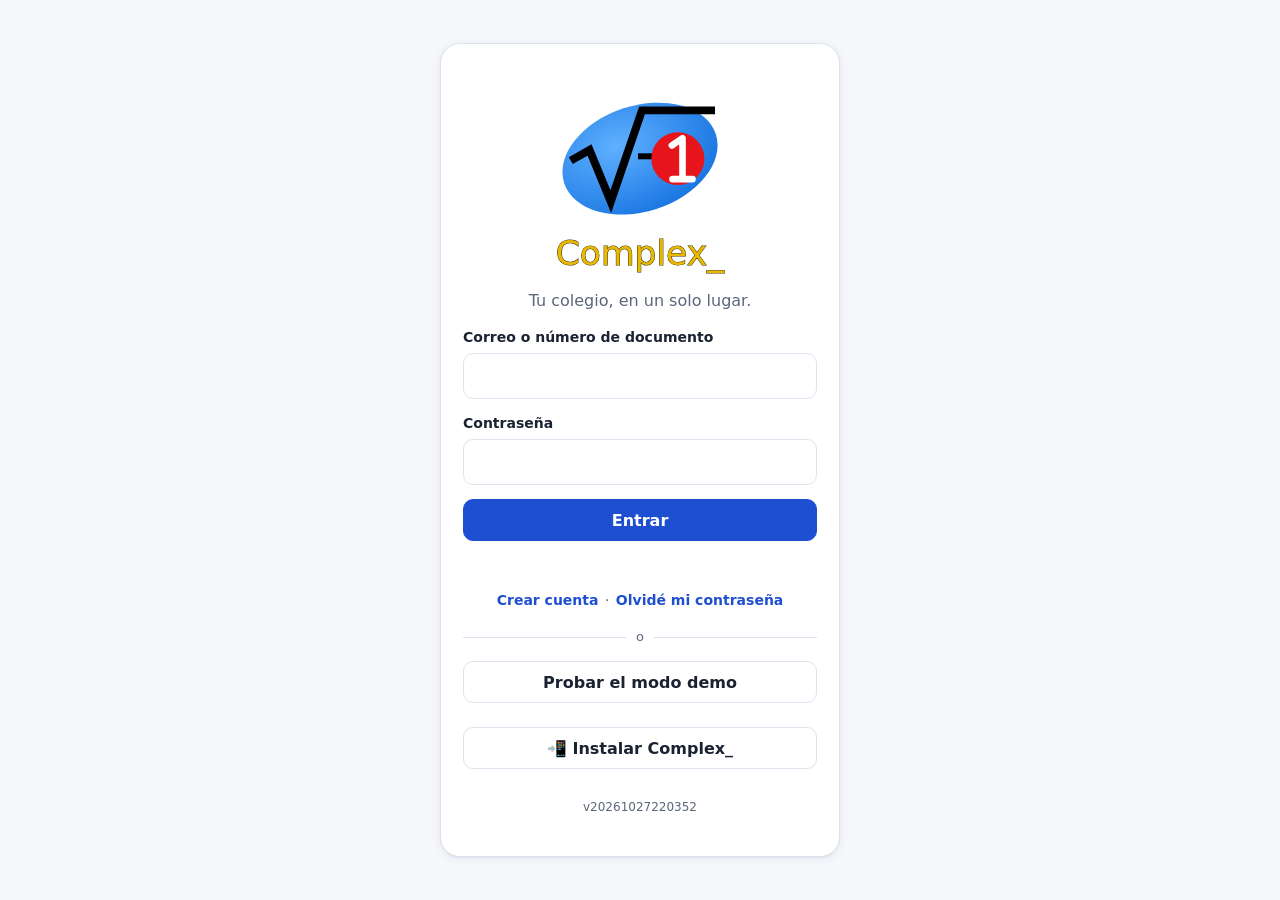
==== commit 99a4a843: "Circulares institucionales: PDF igual al memo del colegio (consecutivo, sub-puntos, sangria) + sin z" ====
--- a/app/index.html
+++ b/app/index.html
@@ -6,7 +6,8 @@
        huella de integridad); los datos solo van a nuestro Supabase. Si alguien lograra meter HTML en un
        mensaje, el navegador no ejecutaría scripts. -->
   <meta http-equiv="Content-Security-Policy" content="default-src 'self'; script-src 'self' https://cdn.jsdelivr.net; style-src 'self' 'unsafe-inline'; img-src 'self' data: blob: https://auyfjqprhspncctnufzi.supabase.co; connect-src 'self' https://auyfjqprhspncctnufzi.supabase.co wss://auyfjqprhspncctnufzi.supabase.co; font-src 'self' data:; worker-src 'self' blob:; manifest-src 'self'; object-src 'none'; base-uri 'self'; form-action 'self'">
-  <meta name="viewport" content="width=device-width, initial-scale=1, viewport-fit=cover">
+  <!-- Sin zoom (Fabio, 27-oct): ni con dos dedos ni al tocar un campo de texto en el iPhone -->
+  <meta name="viewport" content="width=device-width, initial-scale=1, minimum-scale=1, maximum-scale=1, user-scalable=no, viewport-fit=cover">
   <title>Complex_</title>
   <meta name="description" content="Complex_: notas, asistencia, observador y circulares de tu colegio.">
   <meta name="theme-color" content="#1f4fd1">
--- a/app/estilos.css
+++ b/app/estilos.css
@@ -38,6 +38,9 @@
 
 * { box-sizing: border-box; }
 html, body { margin: 0; height: 100%; }
+/* Sin zoom con dos dedos ni con doble toque: se desplaza con un dedo, pero la página no se agranda ni se achica.
+   (Las tablas y pestañas que se mueven de lado siguen funcionando: pan-x.) */
+html { touch-action: pan-x pan-y; }
 body {
   background: var(--fondo); color: var(--texto);
   font: 16px/1.45 system-ui, -apple-system, "Segoe UI", Roboto, "Helvetica Neue", Arial, sans-serif;
@@ -239,6 +242,50 @@
 .obs-positiva { border-left-color: var(--ok); } .obs-negativa { border-left-color: var(--peligro); } .obs-compromiso { border-left-color: var(--alerta); } .obs-seguimiento { border-left-color: var(--alto); }
 
 .circular-cuerpo { white-space: normal; font-size: 16px; line-height: 1.6; margin-top: 12px; }
+
+/* ---------- Circular institucional (formato PDF del colegio) ---------- */
+.circ-entrada { padding: 10px 12px; margin-bottom: 12px; }
+.circ-form { gap: 0; }
+.circ-form .tarjeta { display: flex; flex-direction: column; gap: 14px; }
+.circ-form .tarjeta h2 { margin: 0; }
+.circ-datos { display: grid; gap: 10px; }
+.circ-datos > div { display: flex; flex-direction: column; gap: 2px; }
+.circ-datos > div > span { font-size: 14px; color: var(--texto-2); font-weight: 600; }
+.circ-datos .ayuda { margin: 0; }
+.circ-para { flex-direction: row !important; flex-wrap: wrap; gap: 10px 20px !important; }
+.circ-para > label:not(.check) { flex-basis: 100%; }
+.circ-herr { display: flex; flex-wrap: wrap; gap: 6px; margin-bottom: -6px; }
+.circ-editor { position: relative; min-height: 220px; max-height: 60vh; overflow: auto; padding: 10px 12px; border: 1px solid var(--borde); border-radius: 10px; background: var(--superficie); line-height: 1.55; font-size: 16px; overflow-wrap: break-word; -webkit-user-select: text; user-select: text; }
+.circ-editor:focus { outline: none; border-color: var(--primario); box-shadow: 0 0 0 3px var(--primario-suave); }
+.circ-editor.vacio::before { content: attr(data-ph); color: var(--texto-2); pointer-events: none; position: absolute; left: 12px; top: 10px; right: 12px; }
+.circ-editor p { margin: 0 0 10px; }
+.circ-editor ol, .circ-editor ul { margin: 0 0 10px; padding-left: 26px; }
+/* sub-puntos a., b., c. (en el PDF siempre van con letra) y párrafos con sangría alineados con el texto de los puntos */
+.circ-editor :is(ol, ul) :is(ol, ul), .circ-cuerpo :is(ol, ul) :is(ol, ul) { list-style-type: lower-alpha; margin: 0; }
+.circ-editor li > p, .circ-cuerpo li > p { margin: 10px 0 0; }
+.circ-editor blockquote, .circ-cuerpo blockquote { margin: 0 0 10px 26px; }
+.circ-editor blockquote p, .circ-cuerpo blockquote p { margin: 0; }
+.circ-consec { display: flex; flex-wrap: wrap; align-items: center; gap: 6px 10px; margin-top: -8px; }
+.circ-consec .ayuda { margin: 0; flex: 1 1 220px; }
+.circ-alerta { color: var(--alerta) !important; font-weight: 600; }
+.circ-pie { background: var(--superficie); border: 1px solid var(--borde); border-radius: var(--radio); padding: 8px 10px; box-shadow: var(--sombra); }
+.circ-estado { margin: 0 0 6px; font-size: 13px; color: var(--texto-2); }
+.circ-acciones { display: flex; gap: 8px; flex-wrap: wrap; }
+.circ-acciones .btn { flex: 1 1 0; min-width: 0; padding-inline: 6px; white-space: normal; text-align: center; line-height: 1.15; }
+/* La hoja simula el papel: blanca también en modo oscuro */
+.circ-hoja { --papel: #fff; --tinta: #1b1b1b; --linea: #9aa3b2; background: var(--papel); color: var(--tinta); border-radius: 6px; padding: 22px 20px; box-shadow: var(--sombra); font-family: Arial, Helvetica, sans-serif; font-size: 14px; line-height: 1.5; }
+.circ-membrete { display: flex; align-items: center; gap: 10px; border-bottom: 2px solid var(--linea); padding-bottom: 10px; margin-bottom: 14px; }
+.circ-logo { width: 40px; height: 40px; object-fit: contain; }
+.circ-cuadro { width: 100%; border-collapse: collapse; margin-bottom: 14px; }
+.circ-cuadro td { border: 1px solid var(--tinta); padding: 2px 6px; text-align: left; vertical-align: top; line-height: 1.3; }
+.circ-cuadro td:first-child { width: 42%; }
+.circ-asunto { text-align: right; margin: 0 0 14px; }
+.circ-cuerpo p { margin: 0 0 10px; }
+.circ-cuerpo ol, .circ-cuerpo ul { margin: 0 0 10px; padding-left: 24px; }
+.circ-firma { display: flex; flex-direction: column; margin-top: 30px; }
+.circ-firma p { margin: 0 0 40px; }
+.circ-hoja .ayuda { color: var(--tinta); font-size: 13px; }
+.circ-marca { margin: 18px 0 0; text-align: center; font-size: 11px; color: #6b7280; }
 .tarjeta-hijo:hover { border-color: var(--primario); }
 
 /* ---------- Entrar ---------- */
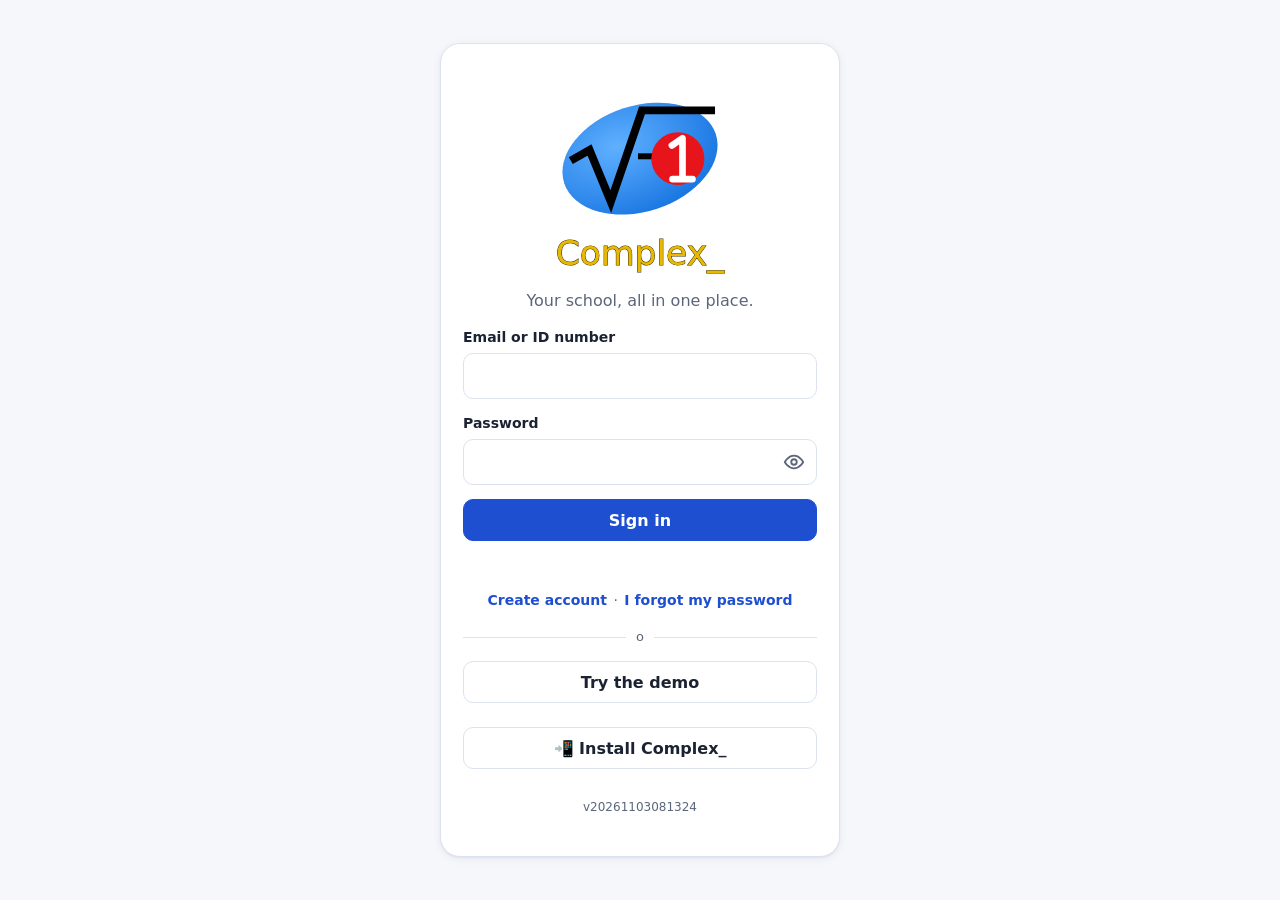
==== commit 7ad90a11: "Input 3-nov: circular PDF en la bandeja, audiencia del servidor, permisos del estudiante, Mis docent" ====
--- a/app/index.html
+++ b/app/index.html
@@ -5,7 +5,7 @@
   <!-- Política de seguridad (CSP): solo se ejecuta código de la propia app (y la librería de QR con su
        huella de integridad); los datos solo van a nuestro Supabase. Si alguien lograra meter HTML en un
        mensaje, el navegador no ejecutaría scripts. -->
-  <meta http-equiv="Content-Security-Policy" content="default-src 'self'; script-src 'self' https://cdn.jsdelivr.net; style-src 'self' 'unsafe-inline'; img-src 'self' data: blob: https://auyfjqprhspncctnufzi.supabase.co; connect-src 'self' https://auyfjqprhspncctnufzi.supabase.co wss://auyfjqprhspncctnufzi.supabase.co; font-src 'self' data:; worker-src 'self' blob:; manifest-src 'self'; object-src 'none'; base-uri 'self'; form-action 'self'">
+  <meta http-equiv="Content-Security-Policy" content="default-src 'self'; script-src 'self' https://cdn.jsdelivr.net; style-src 'self' 'unsafe-inline'; img-src 'self' data: blob: https://auyfjqprhspncctnufzi.supabase.co; connect-src 'self' https://auyfjqprhspncctnufzi.supabase.co wss://auyfjqprhspncctnufzi.supabase.co; font-src 'self' data:; worker-src 'self' blob:; frame-src 'self' blob:; manifest-src 'self'; object-src 'none'; base-uri 'self'; form-action 'self'">
   <!-- Sin zoom (Fabio, 27-oct): ni con dos dedos ni al tocar un campo de texto en el iPhone -->
   <meta name="viewport" content="width=device-width, initial-scale=1, minimum-scale=1, maximum-scale=1, user-scalable=no, viewport-fit=cover">
   <title>Complex_</title>
--- a/app/estilos.css
+++ b/app/estilos.css
@@ -66,6 +66,7 @@
 .etiqueta-demo { font-size: 11px; font-weight: 700; background: var(--alerta); color: #fff; padding: 2px 6px; border-radius: 6px; }
 .chip-rol { border: 1px solid var(--borde); background: var(--superficie-2); border-radius: 999px; padding: 6px 12px; font-size: 14px; cursor: pointer; white-space: nowrap; }
 .chip-rol:disabled { cursor: default; }
+.chip-rol { max-width: 42vw; overflow: hidden; text-overflow: ellipsis; } /* un cargo largo (ej. líder de un área) no empuja el encabezado */
 
 /* Menú: panel que se despliega desde la IZQUIERDA en celular; fijo a la izquierda en PC */
 .btn-menu { font-size: 22px; margin-left: -8px; }
@@ -78,6 +79,11 @@
 .menu-abierto .menu { transform: none; }
 .menu-fondo { position: fixed; inset: 0; z-index: 55; background: rgba(10, 15, 30, .45); opacity: 0; pointer-events: none; transition: opacity .22s; }
 .menu-abierto .menu-fondo { opacity: 1; pointer-events: auto; }
+/* Con el menú abierto la página de atrás no se mueve (Fabio, 2-nov: «se mueve el fondo cosa que no debe pasar») */
+.menu { overscroll-behavior: contain; }
+.menu-abierto .menu-fondo { touch-action: none; }
+/* (solo html: si también el body, que mide 100 %, la página salta arriba al abrir el menú) */
+@media (max-width: 899.98px) { html.menu-bloqueo { overflow: hidden; } }
 .menu-cab { display: flex; align-items: center; gap: 12px; padding: 8px 8px 16px; margin-bottom: 8px; border-bottom: 1px solid var(--borde); }
 .menu-cab > span:last-child { display: flex; flex-direction: column; min-width: 0; }
 .menu-cab small { white-space: nowrap; overflow: hidden; text-overflow: ellipsis; }
@@ -175,6 +181,15 @@
 .form label { display: flex; flex-direction: column; gap: 6px; font-weight: 600; font-size: 14px; }
 .form fieldset { border: 1px solid var(--borde); border-radius: 10px; padding: 10px 12px; display: flex; flex-direction: column; gap: 8px; }
 .form legend { font-size: 14px; color: var(--texto-2); padding: 0 4px; }
+/* Contraseña con botón de ojo (sin el ojo propio de Edge, para que no haya dos) */
+.campo-clave { display: flex; flex-direction: column; gap: 6px; font-weight: 600; font-size: 14px; }
+.clave-caja { position: relative; display: block; }
+.clave-caja input { padding-right: 52px; }
+.clave-caja input::-ms-reveal, .clave-caja input::-ms-clear { display: none; }
+.ver-clave { position: absolute; top: 50%; right: 1px; transform: translateY(-50%); width: 44px; height: 44px; display: grid; place-items: center;
+  border: 0; border-radius: 9px; background: transparent; color: var(--texto-2); cursor: pointer; padding: 0; }
+.ver-clave:hover { color: var(--texto); background: var(--superficie-2); }
+.ver-clave svg { width: 22px; height: 22px; }
 input:not([type=checkbox]):not([type=radio]), select, textarea {
   width: 100%; min-height: 46px; padding: 10px 12px; border-radius: 10px; border: 1px solid var(--borde); background: var(--superficie); font-weight: 400;
 }
@@ -222,6 +237,8 @@
 .fila-clase { flex-wrap: wrap; }
 .fila > .botones-fila { display: flex; flex-direction: row; gap: 8px; flex: none; width: auto; font-size: inherit; }
 @media (max-width: 520px) { .fila > .botones-fila { width: 100%; padding-left: 52px; } .botones-fila .btn { flex: 1; } }
+/* En el celular los 4 botones de «Mis clases» pasan a dos por fila (antes se salían y la cartelera se desplazaba de lado; 3-nov-2026) */
+@media (max-width: 520px) { .fila > .botones-fila { flex-wrap: wrap; } .botones-fila .btn { flex: 1 1 calc(50% - 8px); min-width: 0; white-space: normal; } }
 
 /* ---------- Asistencia ---------- */
 .fila-asistencia { flex-wrap: wrap; }
@@ -284,7 +301,25 @@
 .circ-cuerpo ol, .circ-cuerpo ul { margin: 0 0 10px; padding-left: 24px; }
 .circ-firma { display: flex; flex-direction: column; margin-top: 30px; }
 .circ-firma p { margin: 0 0 40px; }
+/* Firma manuscrita (2-nov-2026): encima del nombre, en el espacio después de la despedida, bajando un poco sobre el nombre */
+.circ-firma .circ-firma-img { display: block; height: 52px; width: auto; max-width: 45%; object-fit: contain; object-position: left bottom; margin: -48px 0 -9px; }
+/* «Mi firma»: siempre sobre papel blanco (la tinta es oscura), también en modo oscuro */
+.firma-muestra { display: flex; flex-direction: column; align-items: flex-start; gap: 2px; background: #fff; color: #1b1b1b; border: 1px solid var(--borde); border-radius: var(--radio); padding: 14px 16px; margin: 8px 0; font-family: Arial, Helvetica, sans-serif; }
+.firma-muestra img { display: block; max-width: min(100%, 320px); max-height: 110px; height: auto; margin-bottom: -10px; }
+.firma-muestra span { font-size: 14px; }
 .circ-hoja .ayuda { color: var(--tinta); font-size: 13px; }
+/* Memorando de Gerencia como el V2-2025-2026-1 (2-nov-2026): cuadro con bordes grises, asunto centrado, cargo en cursiva, recibido */
+.circ-cuadro-gerencia td { border-color: #bfbfbf; }
+.circ-asunto-centro { text-align: center; margin: 4px 0 14px; }
+.circ-gerencia .circ-cuerpo { text-align: justify; }
+.circ-recibido { margin: 18px 0 0 auto; width: 170px; border: 1px solid var(--tinta); padding: 6px 8px; display: flex; flex-direction: column; gap: 8px; font-size: 10px; }
+.circ-recibido span { border-bottom: 1px solid var(--tinta); height: 10px; }
+.circ-formatos { border: 1px solid var(--borde); border-radius: var(--radio); padding: 8px 10px; margin: 8px 0; }
+/* Carta como la circular E2-006 (2-nov-2026): ciudad y fecha con el consecutivo a la derecha; viñetas «-»; firma en negrita */
+.circ-carta-cab { display: flex; justify-content: space-between; gap: 12px; flex-wrap: wrap; margin: 0 0 14px; }
+.circ-carta .circ-cuerpo { text-align: justify; }
+.circ-carta .circ-cuerpo ul { list-style-type: "-   "; }
+.circ-firma.circ-firma-negrita { margin-top: 44px; }
 .circ-marca { margin: 18px 0 0; text-align: center; font-size: 11px; color: #6b7280; }
 .tarjeta-hijo:hover { border-color: var(--primario); }
 
@@ -366,3 +401,74 @@
 .texto-largo { white-space: pre-wrap; margin: 0; }
 .tarjeta-archivo { border: 1px solid var(--borde); background: var(--superficie); }
 input[type=file] { padding: 10px; background: var(--superficie-2); }
+
+/* Agenda de hoy en la cartelera del docente (3-nov-2026, §7). El recuadro se acerca con dos dedos (o con − / ＋) sin cambiar la página;
+   el estado no depende solo del color: cada marca lleva su texto («Ahora», «Siguiente», «Se cruza», «Por confirmar»). */
+.agenda-acciones { display: flex; gap: 6px; align-items: center; }
+.agenda-caja { border: 1px solid var(--borde); border-radius: 12px; padding: 8px 10px; overflow: auto; max-height: 360px; touch-action: pan-x pan-y; cursor: pointer; }
+.agenda-caja:focus-visible { outline: 3px solid var(--primario); outline-offset: 2px; }
+.agenda-zoom { font-size: calc(1rem * var(--agenda-escala, 1)); }
+.agenda-fecha { margin: 0 0 6px; }
+.agenda-nota { margin: 6px 0; padding: 6px 10px; border-radius: 8px; background: var(--primario-suave); }
+.agenda-todo-dia { list-style: none; padding: 0; margin: 0 0 6px; display: grid; gap: 4px; }
+.agenda-lista { list-style: none; margin: 0; padding: 0; display: grid; gap: 6px; }
+.agenda-item { display: grid; grid-template-columns: 6em 1fr; gap: 2px 10px; padding: 6px 8px; border-radius: 8px; background: var(--superficie-2); }
+.agenda-item .agenda-estados { grid-column: 2; display: flex; gap: 6px; flex-wrap: wrap; }
+.agenda-item .agenda-estados:empty { display: none; }
+.agenda-item.actual { box-shadow: inset 4px 0 0 var(--primario); }
+.agenda-item.conflicto { box-shadow: inset 4px 0 0 var(--peligro); }
+.agenda-item.por-confirmar { opacity: .8; }
+.agenda-hora { font-variant-numeric: tabular-nums; font-weight: 600; }
+.agenda-que small { display: block; color: var(--texto-2); }
+.agenda-etq { font-size: .78em; font-weight: 700; padding: 1px 8px; border-radius: 999px; border: 1px solid currentColor; }
+.agenda-etq.ahora { color: var(--primario); }
+.agenda-etq.sig, .agenda-etq.conf { color: var(--texto-2); }
+.agenda-etq.cruce { color: var(--peligro); }
+.agenda-pie { margin: 6px 0 0; }
+
+/* Álbum por curso (3-nov-2026, §8): rejilla que se adapta del celular al computador; el nombre completo se parte en renglones */
+.album-barra { display: flex; flex-wrap: wrap; gap: 8px 12px; align-items: center; margin-bottom: 4px; }
+.album-barra .buscador { flex: 1 1 220px; margin: 0; }
+.album-rejilla { list-style: none; margin: 8px 0; padding: 0; display: grid; grid-template-columns: repeat(auto-fill, minmax(140px, 1fr)); gap: 12px; }
+.album-ficha { display: flex; flex-direction: column; gap: 2px; padding: 8px; border-radius: 12px; background: var(--superficie); border: 1px solid var(--borde); min-width: 0; }
+.album-foto { aspect-ratio: 3 / 4; border-radius: 8px; overflow: hidden; background: var(--superficie-2); display: flex; align-items: center; justify-content: center; }
+.album-foto img { width: 100%; height: 100%; object-fit: cover; }
+.album-sin-foto { display: flex; flex-direction: column; align-items: center; gap: 4px; color: var(--texto-2); }
+.album-sin-foto svg { width: 56px; height: 56px; fill: currentColor; opacity: .45; }
+.album-nombre { overflow-wrap: anywhere; line-height: 1.25; }
+.album-homonimo { color: var(--peligro); font-weight: 600; }
+.album-mas { text-align: center; }
+
+/* Salas de sección y avisos (3-nov-2026, §9): los avisos vigentes van arriba, aparte del chat; la prioridad lleva texto */
+.avisos-vigentes:empty { display: none; }
+.avisos-titulo { font-size: 1rem; margin: 4px 0 6px; }
+.avisos-lista { display: grid; gap: 8px; margin-bottom: 10px; }
+.aviso-tarjeta { display: flex; flex-direction: column; gap: 2px; color: inherit; border-left: 5px solid var(--borde); }
+.aviso-tarjeta.prio-importante, .aviso-detalle.prio-importante { border-left-color: #c77700; }
+.aviso-tarjeta.prio-urgente, .aviso-detalle.prio-urgente { border-left-color: var(--peligro); }
+.aviso-detalle { border-left: 5px solid var(--borde); }
+.aviso-prio { font-size: .82em; font-weight: 700; color: var(--texto-2); margin: 0; }
+.aviso-estado { font-size: .82em; font-weight: 700; color: var(--peligro); }
+.aviso-nuevo { color: var(--primario); font-weight: 700; }
+.aviso-texto { white-space: normal; overflow-wrap: anywhere; }
+.aviso-version { border-top: 1px solid var(--borde); padding-top: 6px; margin-top: 6px; }
+.sala-chat { display: flex; flex-direction: column; gap: 8px; }
+.sala-hilo { max-height: 55vh; overflow-y: auto; display: flex; flex-direction: column; gap: 6px; overscroll-behavior: contain; }
+.sala-msj { align-self: flex-start; max-width: 85%; background: var(--superficie-2); border-radius: 12px; padding: 6px 10px; overflow-wrap: anywhere; }
+.sala-msj p { margin: 2px 0 0; }
+.sala-msj.mio { align-self: flex-end; background: var(--primario-suave); }
+.sala-msj.anuncio { align-self: stretch; max-width: none; background: none; padding: 0; }
+.sala-msj.pendiente { opacity: .8; }
+.sala-msj .falla { color: var(--peligro); font-weight: 600; }
+.sala-escribir { display: flex; gap: 8px; align-items: flex-end; }
+.sala-escribir textarea { flex: 1; min-width: 0; }
+.oculto-visual { position: absolute; width: 1px; height: 1px; overflow: hidden; clip: rect(0 0 0 0); white-space: nowrap; }
+
+/* Circular enviada: el PDF es el documento principal del mensaje (3-nov-2026) */
+.doc-principal { border: 1px solid var(--borde); border-radius: 12px; background: var(--superficie); padding: 12px; margin: 12px 0; }
+.doc-principal .circ-acciones { display: flex; flex-wrap: wrap; gap: 8px; margin-top: 8px; }
+.visor-pdf-caja { margin-top: 10px; }
+.visor-pdf { width: 100%; height: 78vh; border: 1px solid var(--borde); border-radius: 8px; background: #fff; }
+.chip-pdf { font-size: .8em; }
+.envio-paso { border-top: 1px solid var(--borde); padding-top: 10px; margin-top: 10px; }
+.envio-alcance { display: flex; flex-wrap: wrap; gap: 6px 14px; max-height: 220px; overflow: auto; }
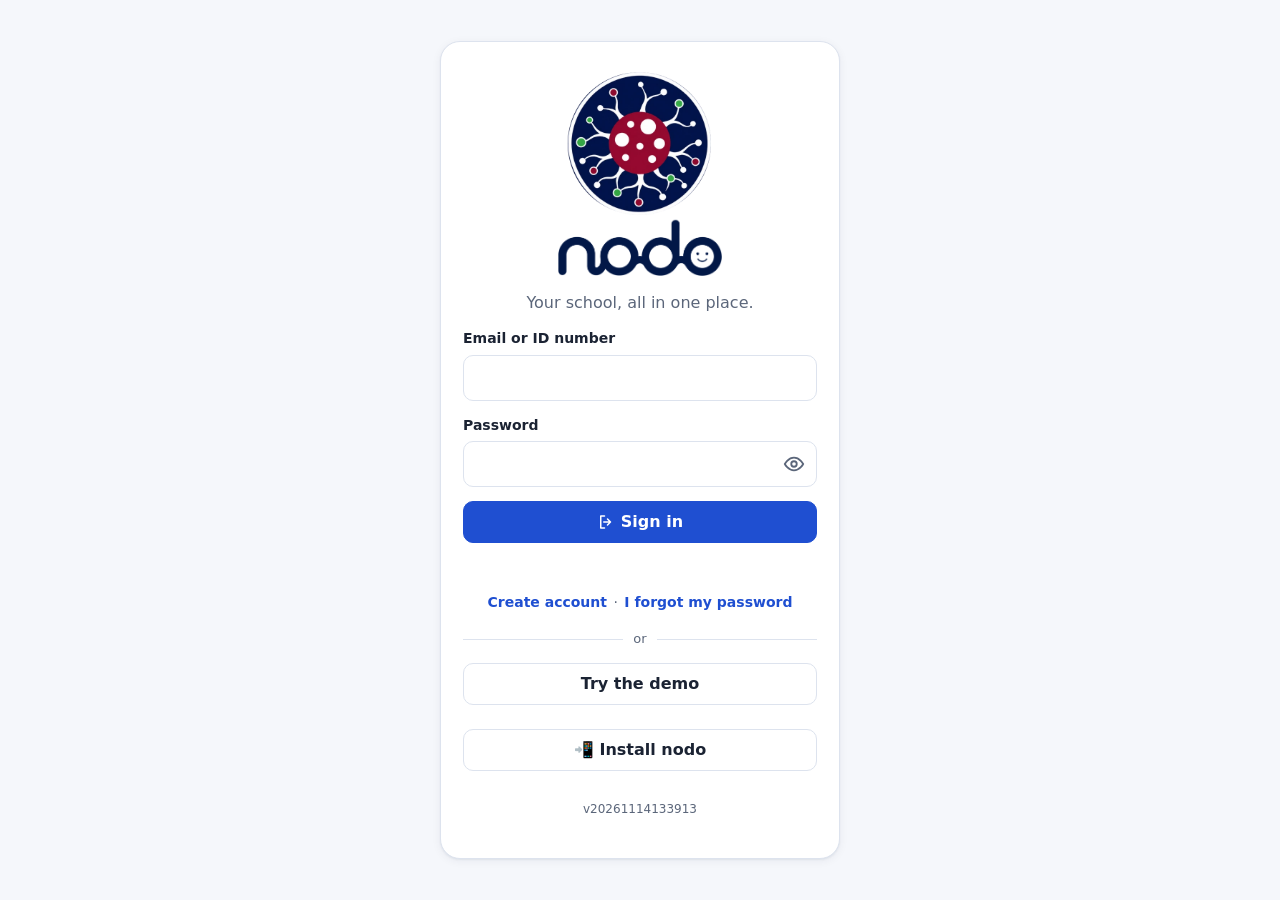
==== commit cd4228b9: "nodo: nombre visible e iconos nuevos (OK de Fabio 14-nov) (app v20261114133913)" ====
--- a/app/index.html
+++ b/app/index.html
@@ -8,8 +8,8 @@
   <meta http-equiv="Content-Security-Policy" content="default-src 'self'; script-src 'self' https://cdn.jsdelivr.net; style-src 'self' 'unsafe-inline'; img-src 'self' data: blob: https://auyfjqprhspncctnufzi.supabase.co; connect-src 'self' https://auyfjqprhspncctnufzi.supabase.co wss://auyfjqprhspncctnufzi.supabase.co; font-src 'self' data:; worker-src 'self' blob:; frame-src 'self' blob:; manifest-src 'self'; object-src 'none'; base-uri 'self'; form-action 'self'">
   <!-- Sin zoom (Fabio, 27-oct): ni con dos dedos ni al tocar un campo de texto en el iPhone -->
   <meta name="viewport" content="width=device-width, initial-scale=1, minimum-scale=1, maximum-scale=1, user-scalable=no, viewport-fit=cover">
-  <title>Complex_</title>
-  <meta name="description" content="Complex_: notas, asistencia, observador y circulares de tu colegio.">
+  <title>nodo</title>
+  <meta name="description" content="nodo: notas, asistencia, observador y circulares de tu colegio.">
   <meta name="theme-color" content="#1f4fd1">
   <link rel="manifest" href="manifest.webmanifest">
   <link rel="icon" href="img/icono.svg" type="image/svg+xml">
@@ -21,7 +21,7 @@
   <div id="app">
     <div class="cargando pantalla" aria-label="Cargando"><span></span></div>
   </div>
-  <noscript>Complex_ necesita JavaScript.</noscript>
+  <noscript>nodo necesita JavaScript.</noscript>
   <!-- La librería de Supabase se baja en paralelo con la app (antes empezaba solo cuando la app ya había cargado) -->
   <link rel="preload" href="vendor/supabase-2.117.3.js" as="script">
   <!-- El núcleo de la app se pide todo a la vez (sin esperar a que app.js diga qué necesita) -->
--- a/app/estilos.css
+++ b/app/estilos.css
@@ -87,9 +87,14 @@
 .menu-cab { display: flex; align-items: center; gap: 12px; padding: 8px 8px 16px; margin-bottom: 8px; border-bottom: 1px solid var(--borde); }
 .menu-cab > span:last-child { display: flex; flex-direction: column; min-width: 0; }
 .menu-cab small { white-space: nowrap; overflow: hidden; text-overflow: ellipsis; }
-.menu a, .menu-boton { display: flex; align-items: center; gap: 14px; padding: 12px; border-radius: 10px; color: var(--texto); font-size: 16px; font-weight: 500; background: none; border: 0; width: 100%; text-align: left; cursor: pointer; }
+.menu a, .menu-boton { display: flex; align-items: center; gap: 12px; padding: 10px 12px; border-radius: 10px; color: var(--texto); font-size: 15px; font-weight: 500; background: none; border: 0; width: 100%; text-align: left; cursor: pointer; }
 .menu a:hover, .menu-boton:hover { background: var(--superficie-2); }
-.menu .ic { font-size: 20px; width: 26px; text-align: center; line-height: 1; }
+.menu .ic { font-size: 18px; width: 22px; text-align: center; line-height: 1; display: inline-grid; place-items: center; flex: none; }
+.menu .ic .ico { width: 19px; height: 19px; }
+.menu .ic-sub { color: var(--texto-2); }
+.menu .ic-sub { width: 16px; }
+.menu .ic-sub .ico { width: 15px; height: 15px; }
+.menu a.activo .ic-sub { color: inherit; }
 .menu a.activo { background: var(--primario-suave); color: var(--primario); font-weight: 700; }
 .menu-pie { margin-top: auto; padding-top: 12px; border-top: 1px solid var(--borde); }
 
@@ -129,7 +134,10 @@
 .fila { display: flex; align-items: center; gap: 12px; padding: 10px 8px; border-radius: 10px; min-height: 52px; color: inherit; }
 .fila > span:has(> b), .fila .crece { display: flex; flex-direction: column; min-width: 0; flex: 1; }
 .fila b { font-weight: 600; overflow-wrap: break-word; }
-.fila > span:not(:has(> b)):not(.avatar):not(.num):not(.chip):not(.chips):not(.paso):not(.insignia):not(.punto):not(.botones-fila):not(.crece) { flex: none; font-size: 20px; width: 28px; text-align: center; }
+.fila > span:not(:has(> b)):not(.avatar):not(.num):not(.chip):not(.chips):not(.paso):not(.insignia):not(.punto):not(.botones-fila):not(.crece):not(.acciones-grupo) { flex: none; font-size: 20px; width: 28px; text-align: center; }
+/* Botones al final de una fila (Editar · Validar de las series): su ancho real; en pantallas angostas bajan de línea (3-nov-2026) */
+.fila:has(> .acciones-grupo) { flex-wrap: wrap; }
+.fila > .acciones-grupo { flex: none; margin: 0 0 0 auto; }
 .fila-boton { width: 100%; background: none; border: 0; text-align: left; cursor: pointer; }
 .fila-boton:hover, .fila-boton:focus-visible { background: var(--superficie-2); }
 .fila.inactivo { opacity: .55; }
@@ -175,6 +183,19 @@
 .btn-link:disabled { color: inherit; cursor: default; font-weight: 600; }
 .btn-icono { width: 42px; height: 42px; flex: none; display: inline-grid; place-items: center; border-radius: 10px; border: 0; background: transparent; cursor: pointer; font-size: 18px; color: var(--texto); }
 .btn-icono:hover { background: var(--superficie-2); }
+/* Iconos (§17): SVG del color del texto, al lado de la etiqueta (el botón ya separa con gap) */
+.ico { width: 1.15em; height: 1.15em; flex: none; vertical-align: -0.2em; }
+.btn .ico { width: 18px; height: 18px; }
+.btn-chico .ico { width: 16px; height: 16px; }
+.btn-icono .ico { width: 22px; height: 22px; }
+/* Botón que es SOLO icono (la tuerca de Ajustes): nombre en aria-label y área táctil de 44 px */
+.btn-solo-icono { min-width: 44px; min-height: 44px; padding: 8px 10px; }
+.btn-solo-icono .ico { width: 22px; height: 22px; }
+.avatar-ico .ico { width: 22px; height: 22px; }
+.cabecera .titulo .ico { width: .85em; height: .85em; margin-right: 8px; vertical-align: -0.08em; color: var(--texto-2); }
+/* Con una ventana abierta, la página de atrás no se desplaza ni recibe el desplazamiento que llega al final de la ventana */
+html.con-ventana { overflow: hidden; } /* solo html: si también body, la página salta arriba (body pasa a ser el que se desplaza) */
+.ventana-cuerpo { overscroll-behavior: contain; }
 :focus-visible { outline: 3px solid color-mix(in srgb, var(--primario) 55%, transparent); outline-offset: 2px; }
 
 .form { display: flex; flex-direction: column; gap: 14px; }
@@ -289,6 +310,48 @@
 .circ-estado { margin: 0 0 6px; font-size: 13px; color: var(--texto-2); }
 .circ-acciones { display: flex; gap: 8px; flex-wrap: wrap; }
 .circ-acciones .btn { flex: 1 1 0; min-width: 0; padding-inline: 6px; white-space: normal; text-align: center; line-height: 1.15; }
+/* Circular en pasos (3-nov-2026): 1 ¿Para quién? (casillas grandes, como el «Para» de Phidias) · 2 la circular con su formato */
+.circ-paso h2 { display: flex; align-items: center; gap: 10px; }
+.circ-num { flex: none; width: 28px; height: 28px; border-radius: 50%; display: grid; place-items: center; background: var(--primario); color: var(--primario-texto, #fff); font-size: 15px; font-weight: 700; }
+.circ-grupos { display: grid; grid-template-columns: repeat(auto-fill, minmax(165px, 1fr)); gap: 8px; }
+.circ-grupo { display: flex; flex-direction: row !important; align-items: center; gap: 10px !important; padding: 12px 14px; min-height: 48px; border: 1px solid var(--borde); border-radius: 12px; background: var(--superficie); cursor: pointer; font-weight: 600; }
+.circ-grupo input { flex: none; width: 20px; height: 20px; margin: 0; accent-color: var(--primario); }
+.circ-grupo:has(input:checked) { border-color: var(--primario); background: var(--primario-suave); color: var(--primario); }
+.circ-grupo.apagado { opacity: .45; cursor: not-allowed; }
+.circ-alcance { display: flex; flex-direction: column; gap: 10px; }
+.circ-items { display: flex; flex-wrap: wrap; gap: 8px 18px; }
+.circ-personas summary { cursor: pointer; font-weight: 600; color: var(--primario); }
+.circ-personas[open] { display: flex; flex-direction: column; gap: 8px; }
+.circ-elegidas:empty { display: none; }
+.circ-elegidas .chip button { border: 0; background: none; color: inherit; cursor: pointer; padding: 0 0 0 4px; font-size: 14px; }
+.circ-llegara { margin: 0; padding: 10px 12px; border-radius: 10px; background: var(--superficie-2); font-size: 15px; }
+/* §5 (3-nov-2026 noche): el paso «2 · La circular» es parte de la INTERFAZ y sigue el tema (claro u oscuro) con sus tokens. Antes
+   llevaba también la clase del papel (.circ-hoja, blanca siempre) y en modo oscuro quedaba un bloque blanco con campos oscuros.
+   El papel blanco sigue solo en la vista del documento; el PDF no cambia con el tema. */
+.circ-paso-doc { border-top: 4px solid var(--primario); }
+.circ-num-estado { font-weight: 700; color: var(--texto-2); }
+.circ-num-estado:empty { display: none; }
+.circ-inst { margin-bottom: 18px; }
+.circ-inst > .sub:first-child { margin-top: 4px; }
+.circ-cuadro-form { display: grid; grid-template-columns: 1fr; border: 1px solid var(--borde); border-radius: 10px; overflow: hidden; }
+.circ-cuadro-form > * { display: flex; flex-direction: column; gap: 4px; padding: 10px 12px; margin: 0; border-bottom: 1px solid var(--borde); }
+.circ-cuadro-form > :last-child { border-bottom: 0; }
+.circ-cuadro-form > * > span { font-size: 13px; color: var(--texto-2); font-weight: 700; text-transform: uppercase; letter-spacing: .02em; }
+.circ-cuadro-form .ayuda { margin: 0; font-weight: 400; }
+@media (min-width: 700px) {
+  .circ-cuadro-form { grid-template-columns: 1fr 1fr; }
+  .circ-cuadro-form > :nth-child(odd) { border-right: 1px solid var(--borde); }
+  .circ-cuadro-form > :nth-last-child(-n+2) { border-bottom: 0; }
+}
+.circ-firma-form { display: flex; flex-direction: column; gap: 12px; padding-top: 12px; border-top: 1px dashed var(--borde); }
+.circ-firma-form h3 { margin: 0; font-size: 16px; }
+.circ-mas { display: flex; flex-wrap: wrap; align-items: center; justify-content: space-between; gap: 8px 16px; margin: 4px 2px 0; }
+.circ-visor { height: 62vh; margin: 8px 0; }
+/* §13 Ver PDF: la ventana no se desplaza; el visor ocupa todo el espacio que queda y es la ÚNICA zona de desplazamiento (rueda,
+   trackpad o teclado sobre el documento o sus márgenes grises mueven el PDF; el fondo de la app queda quieto) */
+.ventana-pdf .ventana-cuerpo { max-width: 1100px; display: flex; flex-direction: column; gap: 6px; overflow: hidden; padding: 10px 12px; }
+.ventana-pdf .ventana-cuerpo > p { margin: 0; font-size: 14px; }
+.ventana-pdf .circ-visor { flex: 1 1 auto; min-height: 0; height: auto; margin: 0; }
 /* La hoja simula el papel: blanca también en modo oscuro */
 .circ-hoja { --papel: #fff; --tinta: #1b1b1b; --linea: #9aa3b2; background: var(--papel); color: var(--tinta); border-radius: 6px; padding: 22px 20px; box-shadow: var(--sombra); font-family: Arial, Helvetica, sans-serif; font-size: 14px; line-height: 1.5; }
 .circ-membrete { display: flex; align-items: center; gap: 10px; border-bottom: 2px solid var(--linea); padding-bottom: 10px; margin-bottom: 14px; }
@@ -348,6 +411,10 @@
 /* ---------- Avisos ---------- */
 .aviso { position: fixed; left: 50%; bottom: calc(20px + env(safe-area-inset-bottom)); transform: translate(-50%, 20px); opacity: 0; z-index: 200; background: var(--texto); color: var(--fondo); padding: 12px 18px; border-radius: 12px; font-weight: 600; max-width: calc(100% - 32px); transition: .25s; box-shadow: var(--sombra); }
 .aviso.ver { opacity: 1; transform: translate(-50%, 0); }
+/* Avisos apilados (3-nov-2026 noche): dos al mismo tiempo van uno sobre otro, no encimados */
+.avisos { position: fixed; left: 50%; bottom: calc(20px + env(safe-area-inset-bottom)); transform: translateX(-50%); z-index: 200; display: flex; flex-direction: column; align-items: center; gap: 8px; width: max-content; max-width: calc(100vw - 32px); pointer-events: none; }
+.avisos > .aviso { position: static; transform: translateY(20px); max-width: 100%; pointer-events: auto; }
+.avisos > .aviso.ver { transform: none; }
 .aviso-error { background: var(--peligro); color: #fff; }
 
 /* ---------- Cargando ---------- */
@@ -373,7 +440,7 @@
 .boletin .nota-bajo { color: #c62828; } .boletin .nota-basico { color: #b26a00; } .boletin .nota-alto { color: #1f4fd1; } .boletin .nota-superior { color: #1e8e3e; }
 
 @media print {
-  .barra, .menu, .no-imprimir, .aviso { display: none !important; }
+  .barra, .menu, .no-imprimir, .aviso, .avisos { display: none !important; }
   body, #principal { background: #fff; padding: 0; margin: 0; }
   #app[data-armado] { display: block; }
   .boletin { border: 0; padding: 0; max-width: none; }
@@ -464,10 +531,16 @@
 .sala-escribir textarea { flex: 1; min-width: 0; }
 .oculto-visual { position: absolute; width: 1px; height: 1px; overflow: hidden; clip: rect(0 0 0 0); white-space: nowrap; }
 
-/* Circular enviada: el PDF es el documento principal del mensaje (3-nov-2026) */
-.doc-principal { border: 1px solid var(--borde); border-radius: 12px; background: var(--superficie); padding: 12px; margin: 12px 0; }
+/* Circular enviada: el PDF es el documento principal del mensaje (3-nov-2026). Se ve COMPLETO, hoja por hoja, como un documento
+   (4-nov-2026); debajo, el archivo con «Abrir el PDF» y «Descargar». La hoja es papel blanco también en modo oscuro. */
+.doc-principal { margin: 12px 0; }
+.doc-hojas { display: flex; flex-direction: column; align-items: center; gap: 12px; }
+.hoja-pdf { display: block; width: 100%; max-width: 860px; height: auto; background: #fff; border-radius: 4px; box-shadow: 0 0 0 1px var(--borde), 0 2px 8px rgba(0, 0, 0, .14); }
+.hoja-cargando { aspect-ratio: 8.5 / 11; display: grid; place-items: center; }
+.hoja-cargando .ayuda { color: #5b6472; }
+@media (max-width: 600px) { .mensaje .doc-hojas { margin-inline: -8px; } }
+.doc-archivo { margin-top: 12px; border: 1px solid var(--borde); border-radius: 12px; padding: 8px 10px; }
 .doc-principal .circ-acciones { display: flex; flex-wrap: wrap; gap: 8px; margin-top: 8px; }
-.visor-pdf-caja { margin-top: 10px; }
 .visor-pdf { width: 100%; height: 78vh; border: 1px solid var(--borde); border-radius: 8px; background: #fff; }
 .chip-pdf { font-size: .8em; }
 .envio-paso { border-top: 1px solid var(--borde); padding-top: 10px; margin-top: 10px; }
--- a/app/estilos-rea.css
+++ b/app/estilos-rea.css
@@ -1,14 +1,23 @@
 /* ===================== REA Phidias: menú agrupado, personas, mensajería, aula, calendario ===================== */
 .contenedor-principal { min-width: 0; }
 .filtro-menu { margin: 4px 0 10px; min-height: 40px !important; font-size: 15px; }
+/* La lupa del filtro, del mismo juego de iconos (antes, el emoji 🔍 en el texto de ayuda) */
+.filtro-menu { padding-left: 38px !important; background: var(--superficie) url("data:image/svg+xml,%3Csvg xmlns='http://www.w3.org/2000/svg' viewBox='0 0 24 24' fill='none' stroke='%238a94a6' stroke-width='2' stroke-linecap='round'%3E%3Ccircle cx='11' cy='11' r='7'/%3E%3Cpath d='m20 20-4-4'/%3E%3C/svg%3E") no-repeat 12px 50% / 18px 18px; }
+/* Grupos del menú (Fabio, 3-nov-2026 noche, con la imagen de referencia): el grupo abierto queda resaltado y sus opciones van más
+   adentro, con letra más pequeña y una línea guía a la izquierda, como la sangría de un bloque de código desplegado */
 .menu-grupo { border-radius: 10px; }
-.menu-grupo > summary { list-style: none; display: flex; align-items: center; gap: 14px; padding: 12px; border-radius: 10px; cursor: pointer; font-weight: 600; color: var(--texto); }
+.menu-grupo[open] { padding-bottom: 6px; }
+.menu-grupo > summary { list-style: none; display: flex; align-items: center; gap: 12px; padding: 10px 12px; border-radius: 10px; cursor: pointer; font-size: 15px; font-weight: 600; color: var(--texto); }
 .menu-grupo > summary::-webkit-details-marker { display: none; }
-.menu-grupo > summary::after { content: "›"; margin-left: auto; transition: transform .15s; color: var(--texto-2); font-size: 20px; }
-.menu-grupo[open] > summary::after { transform: rotate(90deg); }
-.menu-grupo > summary:hover { background: var(--superficie-2); }
-.menu a.sub { padding: 9px 12px 9px 52px; font-size: 15px; }
-.menu a.sub.activo { background: var(--primario-suave); }
+/* flecha: a la derecha si está cerrado, hacia abajo si está abierto */
+.menu-grupo > summary::after { content: ""; flex: none; margin: 0 6px 0 auto; width: 7px; height: 7px; border-right: 2px solid var(--texto-2); border-bottom: 2px solid var(--texto-2); transform: rotate(-45deg); transition: transform .15s; }
+.menu-grupo[open] > summary::after { transform: translateY(-2px) rotate(45deg); }
+.menu-grupo > summary:hover, .menu-grupo[open] > summary { background: var(--superficie-2); }
+/* las opciones: la línea guía cae bajo el icono del grupo (12 px de margen + la mitad de su caja de 22 px) */
+.menu .menu-grupo > a.sub { margin: 0 0 0 23px; width: calc(100% - 23px); padding: 7px 10px 7px 14px; gap: 9px; flex-wrap: nowrap; font-size: 14px; font-weight: 500; border-left: 1px solid var(--borde); border-radius: 0 8px 8px 0; }
+.menu .menu-grupo > summary + a.sub { margin-top: 4px; }
+.menu .menu-grupo > a.sub:hover { border-left-color: var(--texto-2); }
+.menu .menu-grupo > a.sub.activo { background: var(--primario-suave); border-left: 2px solid var(--primario); padding-left: 13px; }
 .contador { margin-left: auto; min-width: 22px; height: 22px; padding: 0 6px; border-radius: 999px; background: #e8710a; color: #fff; font-size: 12px; font-weight: 800; display: inline-grid; place-items: center; }
 .btn-menu.con-aviso { position: relative; }
 .btn-menu.con-aviso::after { content: ""; position: absolute; top: 8px; right: 8px; width: 9px; height: 9px; border-radius: 50%; background: #e8710a; }
@@ -89,8 +98,10 @@
   .mes-ev, .mes-mas { display: none; }
   .mes-puntos { display: flex; }
 }
-.menu a.sub { display: flex; align-items: center; gap: 8px; }
 .menu a.sub > span:first-child { flex: 1; min-width: 0; }
+/* Con icono (3-nov-2026, §17): el icono, pequeño, no crece; la etiqueta ocupa el resto */
+.menu a.sub > .ic-sub:first-child { flex: none; }
+.menu a.sub > .ic-sub + span { flex: 1; min-width: 0; }
 .menu a.sub .contador { flex: none; }
 .cal-nav h2.mes-titulo { text-transform: capitalize; }
 .cal-nav h2 { text-transform: none; }
@@ -276,6 +287,9 @@
 
 /* Logo de Complex_ */
 .logo-grande { width: 170px; height: auto; display: block; margin: 0 auto 4px; }
+/* Logo sin fondo: en modo oscuro la palabra «nodo» va en blanco (misma regla de tema que estilos.css) */
+@media (prefers-color-scheme: dark) { :root:not([data-theme="light"]) .logo-grande { content: url(img/logo-complex-oscuro.svg); } }
+:root[data-theme="dark"] .logo-grande { content: url(img/logo-complex-oscuro.svg); }
 .logo-img.logo-complex { padding: 1px; }
 
 /* Planilla: criterios → experiencias → actividades */
